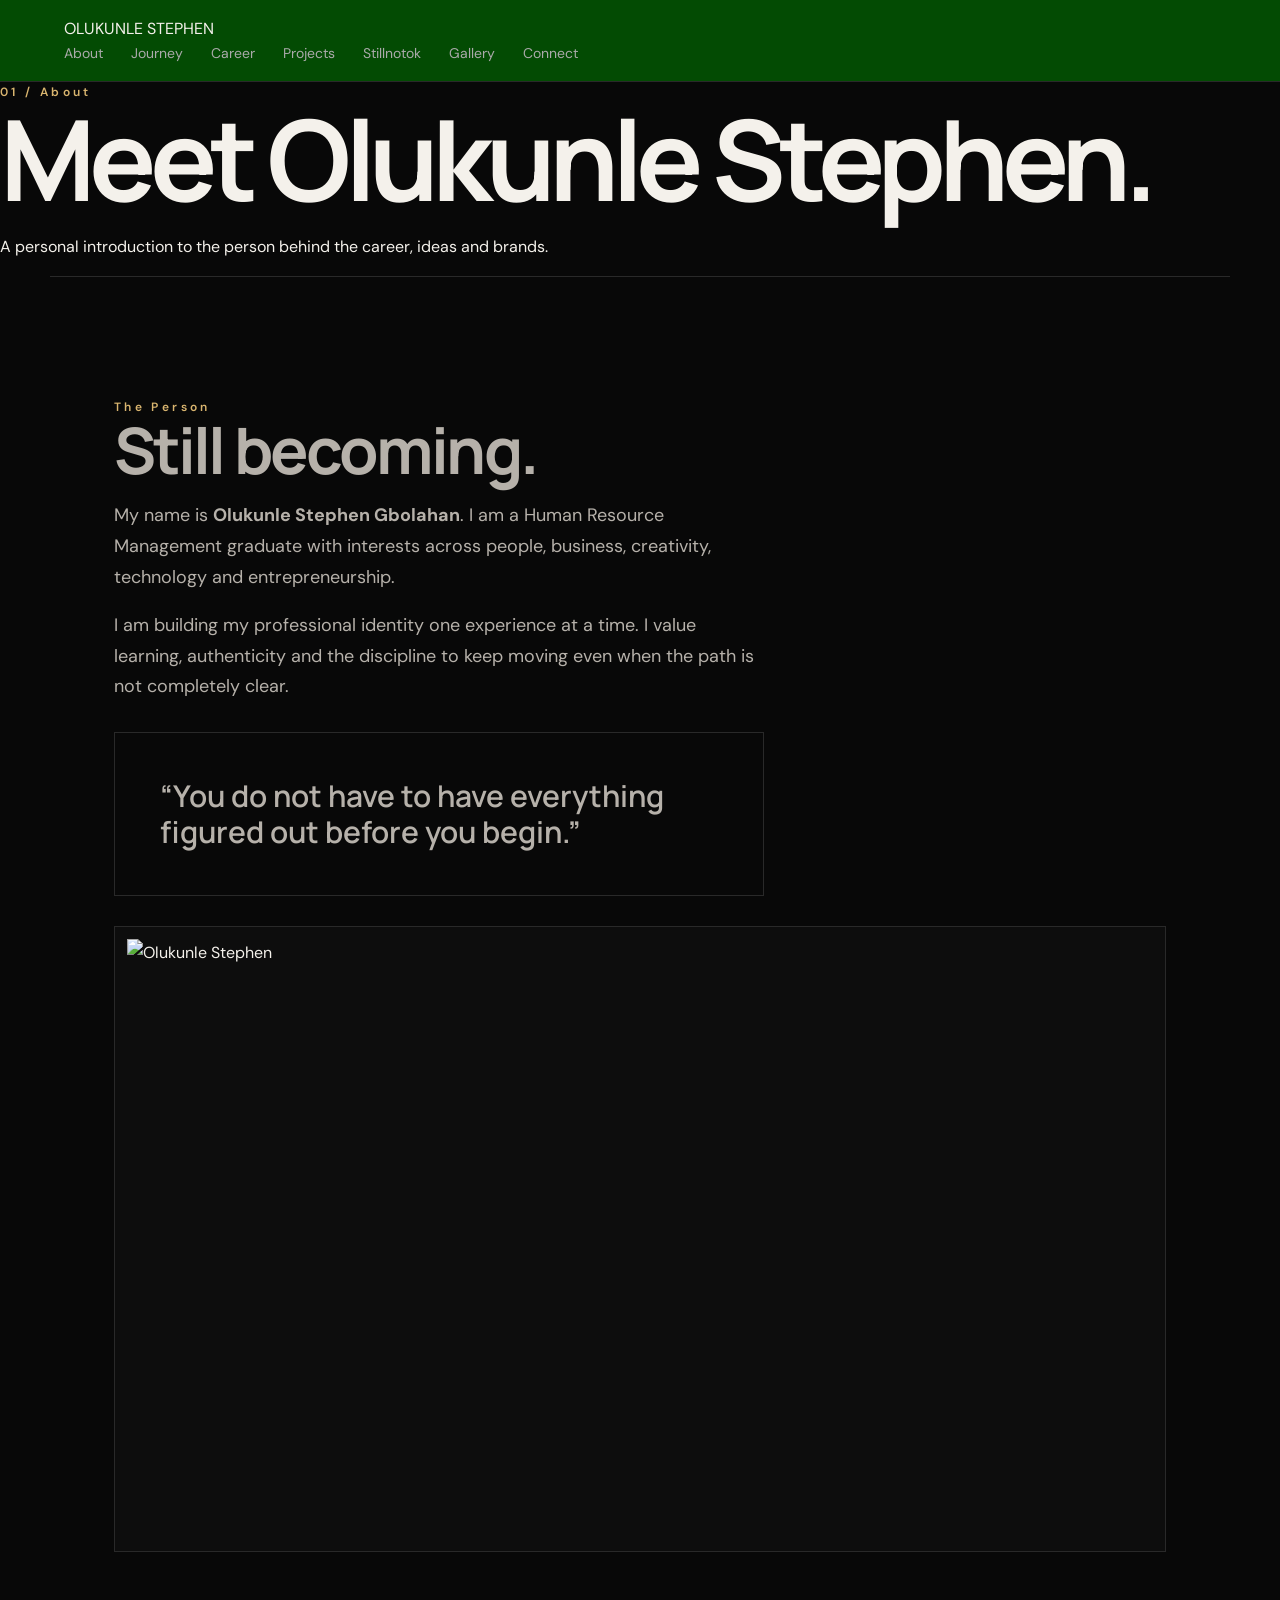
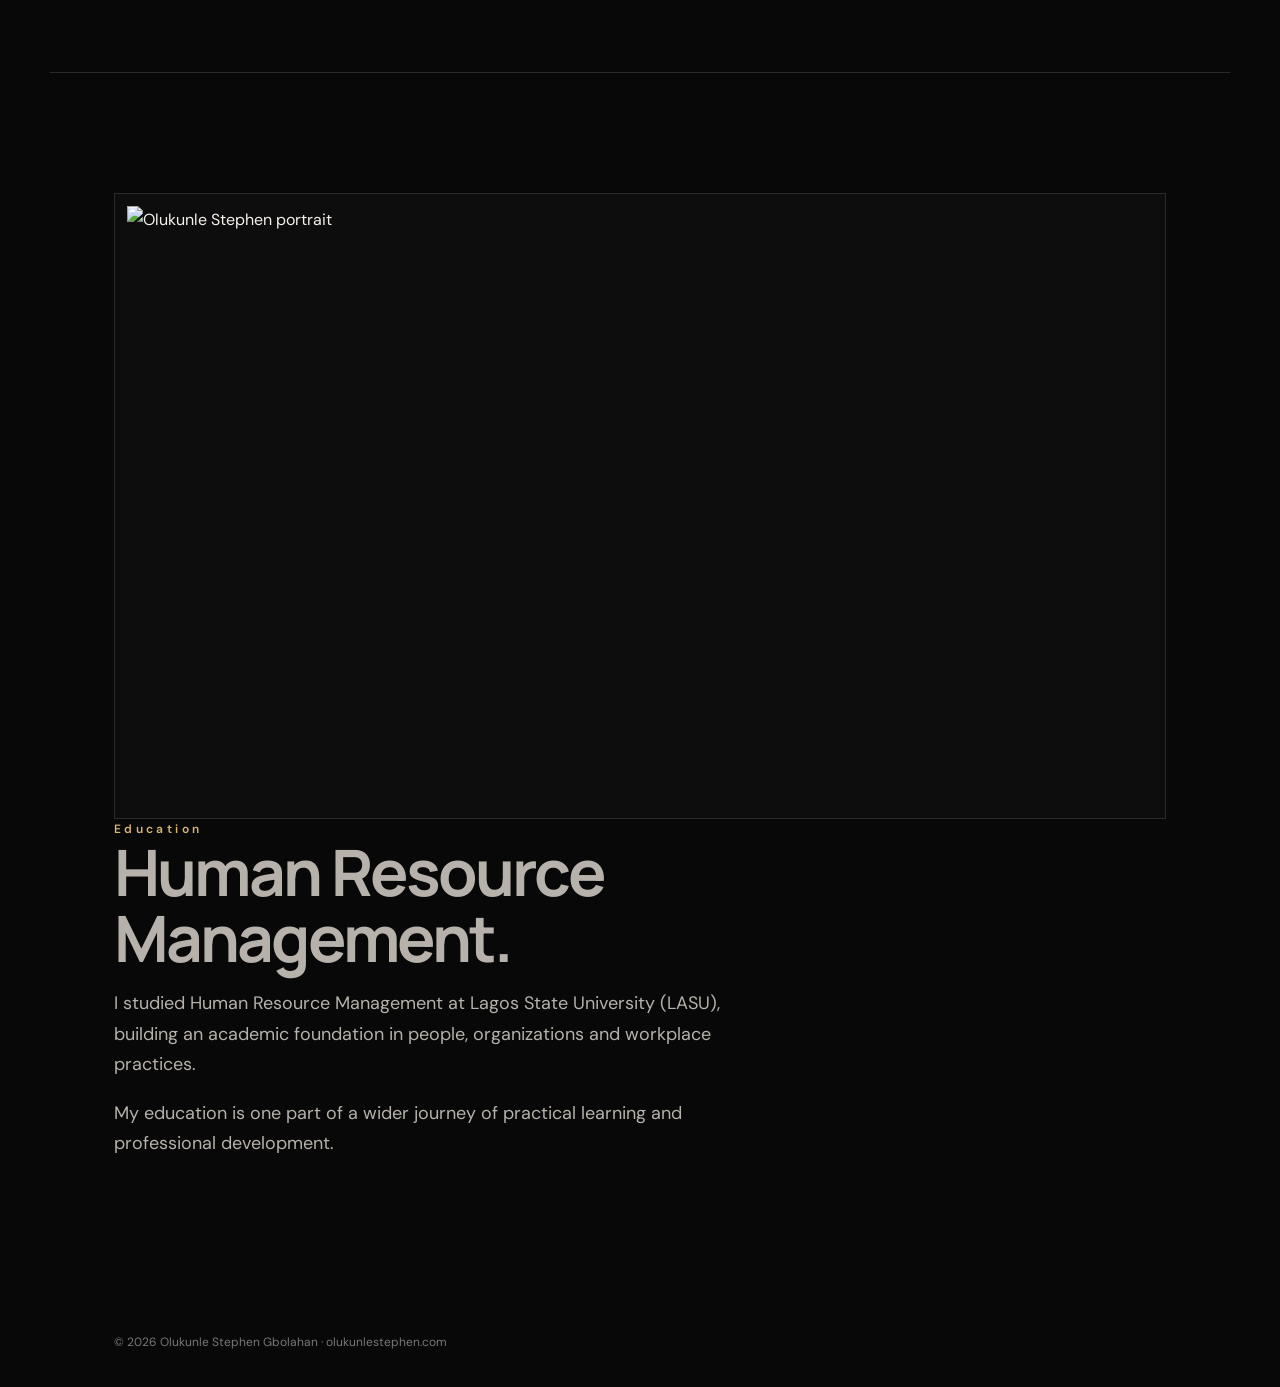
==== about.html @ 1d3f6e7d "assets/.gitkeep" ====
<!doctype html><html lang="en"><head><meta charset="utf-8"><meta name="viewport" content="width=device-width,initial-scale=1"><title>About Olukunle Stephen Gbolahan</title><meta name="description" content="Learn about Olukunle Stephen Gbolahan, his background, values, education and journey."><meta name="author" content="Olukunle Stephen Gbolahan"><link rel="stylesheet" href="styles.css"></head><body><header class="nav"><div class="wrap navin"><a class="logo" href="index.html">OLUKUNLE STEPHEN</a><nav class="links"><a href="about.html">About</a><a href="journey.html">Journey</a><a href="career.html">Career</a><a href="projects.html">Projects</a><a href="stillnotok.html">Stillnotok</a><a href="gallery.html">Gallery</a><a href="contact.html">Connect</a></nav></div></header><main><section class="pagehead"><div class="wrap"><div class="eyebrow">01 / About</div><h1>Meet Olukunle Stephen.</h1><p>A personal introduction to the person behind the career, ideas and brands.</p></div></section><section class="wrap section two"><div class="copy"><div class="eyebrow">The Person</div><h2>Still becoming.</h2><p>My name is <strong>Olukunle Stephen Gbolahan</strong>. I am a Human Resource Management graduate with interests across people, business, creativity, technology and entrepreneurship.</p><p>I am building my professional identity one experience at a time. I value learning, authenticity and the discipline to keep moving even when the path is not completely clear.</p><p class="quote">“You do not have to have everything figured out before you begin.”</p></div><div class="photo"><img src="assets/personal-02.jpeg" alt="Olukunle Stephen"></div></section><section class="wrap section two"><div class="photo"><img src="assets/personal-03.jpeg" alt="Olukunle Stephen portrait"></div><div class="copy"><div class="eyebrow">Education</div><h2>Human Resource Management.</h2><p>I studied Human Resource Management at Lagos State University (LASU), building an academic foundation in people, organizations and workplace practices.</p><p>My education is one part of a wider journey of practical learning and professional development.</p></div></section></main><footer><div class="wrap">© 2026 Olukunle Stephen Gbolahan · olukunlestephen.com</div></footer></body></html>
---- styles.css ----
@import url('https://fonts.googleapis.com/css2?family=DM+Sans:wght@400;500;600&family=Manrope:wght@600;700;800&display=swap');
:root{--bg:#080808;--text:#f4f1eb;--muted:#aaa6a0;--line:#292929;--gold:#d9b56f;--card:#111;--max:1180px}*{box-sizing:border-box}html{scroll-behavior:smooth}body{margin:0;background:var(--bg);color:var(--text);font-family:"DM Sans",Arial;line-height:1.7}a{color:inherit;text-decoration:none}header{height:82px;border-bottom:1px solid var(--line);display:flex;align-items:center;justify-content:space-between;padding:0 5vw;position:sticky;top:0;background:#0808;backdrop-filter:blur(14px);z-index:5}.brand{font-family:Manrope;font-weight:800;letter-spacing:.22em;font-size:13px}nav{display:flex;gap:28px;color:#aaa;font-size:14px}.eyebrow{color:var(--gold);letter-spacing:.28em;font-size:12px;font-weight:600}h1,h2,h3{font-family:Manrope;line-height:1.02;margin:0}h1{font-size:clamp(60px,9vw,112px);letter-spacing:-.06em}h2{font-size:clamp(38px,5vw,68px);letter-spacing:-.045em}h3{font-size:25px}.hero{max-width:var(--max);margin:auto;padding:90px 5vw 80px;display:grid;grid-template-columns:1.1fr .9fr;gap:60px;align-items:center;min-height:calc(100vh - 82px)}.lead{font-size:clamp(20px,2.3vw,29px);color:#bdb9b3;margin:38px 0 15px}.lead b{color:var(--text)}.motto{color:#aaa;font-size:18px}.actions{display:flex;gap:14px;margin-top:35px;flex-wrap:wrap}.button{display:inline-flex;justify-content:center;border:1px solid #393939;border-radius:999px;padding:14px 25px;font-weight:600}.primary{background:var(--text);color:#111;border-color:var(--text)}.photo{border:1px solid var(--line);padding:12px;background:#0d0d0d}.photo img{display:block;width:100%;height:600px;object-fit:cover;object-position:center top}.section{max-width:var(--max);margin:auto;padding:120px 5vw;border-top:1px solid var(--line)}.split{display:grid;grid-template-columns:1fr 1fr;gap:100px}.copy{color:#b6b1aa;font-size:18px;max-width:650px}.cards{display:grid;grid-template-columns:repeat(3,1fr);gap:18px}.cards article{background:var(--card);border:1px solid var(--line);padding:35px;min-height:290px}.cards small{color:var(--gold)}.cards p,.feature p,.contact p{color:#aaa}.feature{max-width:var(--max);margin:auto;padding:120px 5vw;display:grid;grid-template-columns:1.25fr .75fr;gap:80px;border-top:1px solid var(--line);border-bottom:1px solid var(--line)}.feature h2{font-size:clamp(55px,8vw,105px);margin-bottom:30px}.feature h2 span{color:var(--gold)}.feature p{font-size:19px}.quote{border:1px solid var(--line);padding:45px;display:flex;align-items:flex-end;font:600 30px/1.2 Manrope}.story{display:grid;grid-template-columns:1fr 1fr;gap:45px;color:#aaa;margin-top:45px;font-size:18px}.cta{text-align:center;padding:120px 5vw;background:#0e0e0e;border-top:1px solid var(--line);border-bottom:1px solid var(--line)}.cta h2{max-width:850px;margin:0 auto 40px}.contact{text-align:center}.email{display:inline-block;color:var(--gold);font-size:22px;margin-top:10px}footer{max-width:var(--max);margin:auto;padding:35px 5vw;display:flex;justify-content:space-between;color:#777;font-size:12px}@media(max-width:800px){header{padding:22px 6vw;height:auto}nav{display:none}.hero,.split,.feature{grid-template-columns:1fr}.hero{padding-top:65px}.photo img{height:460px}.cards{grid-template-columns:1fr}.story{grid-template-columns:1fr}.section,.feature,.cta{padding-top:85px;padding-bottom:85px}footer{flex-direction:column;gap:8px}}
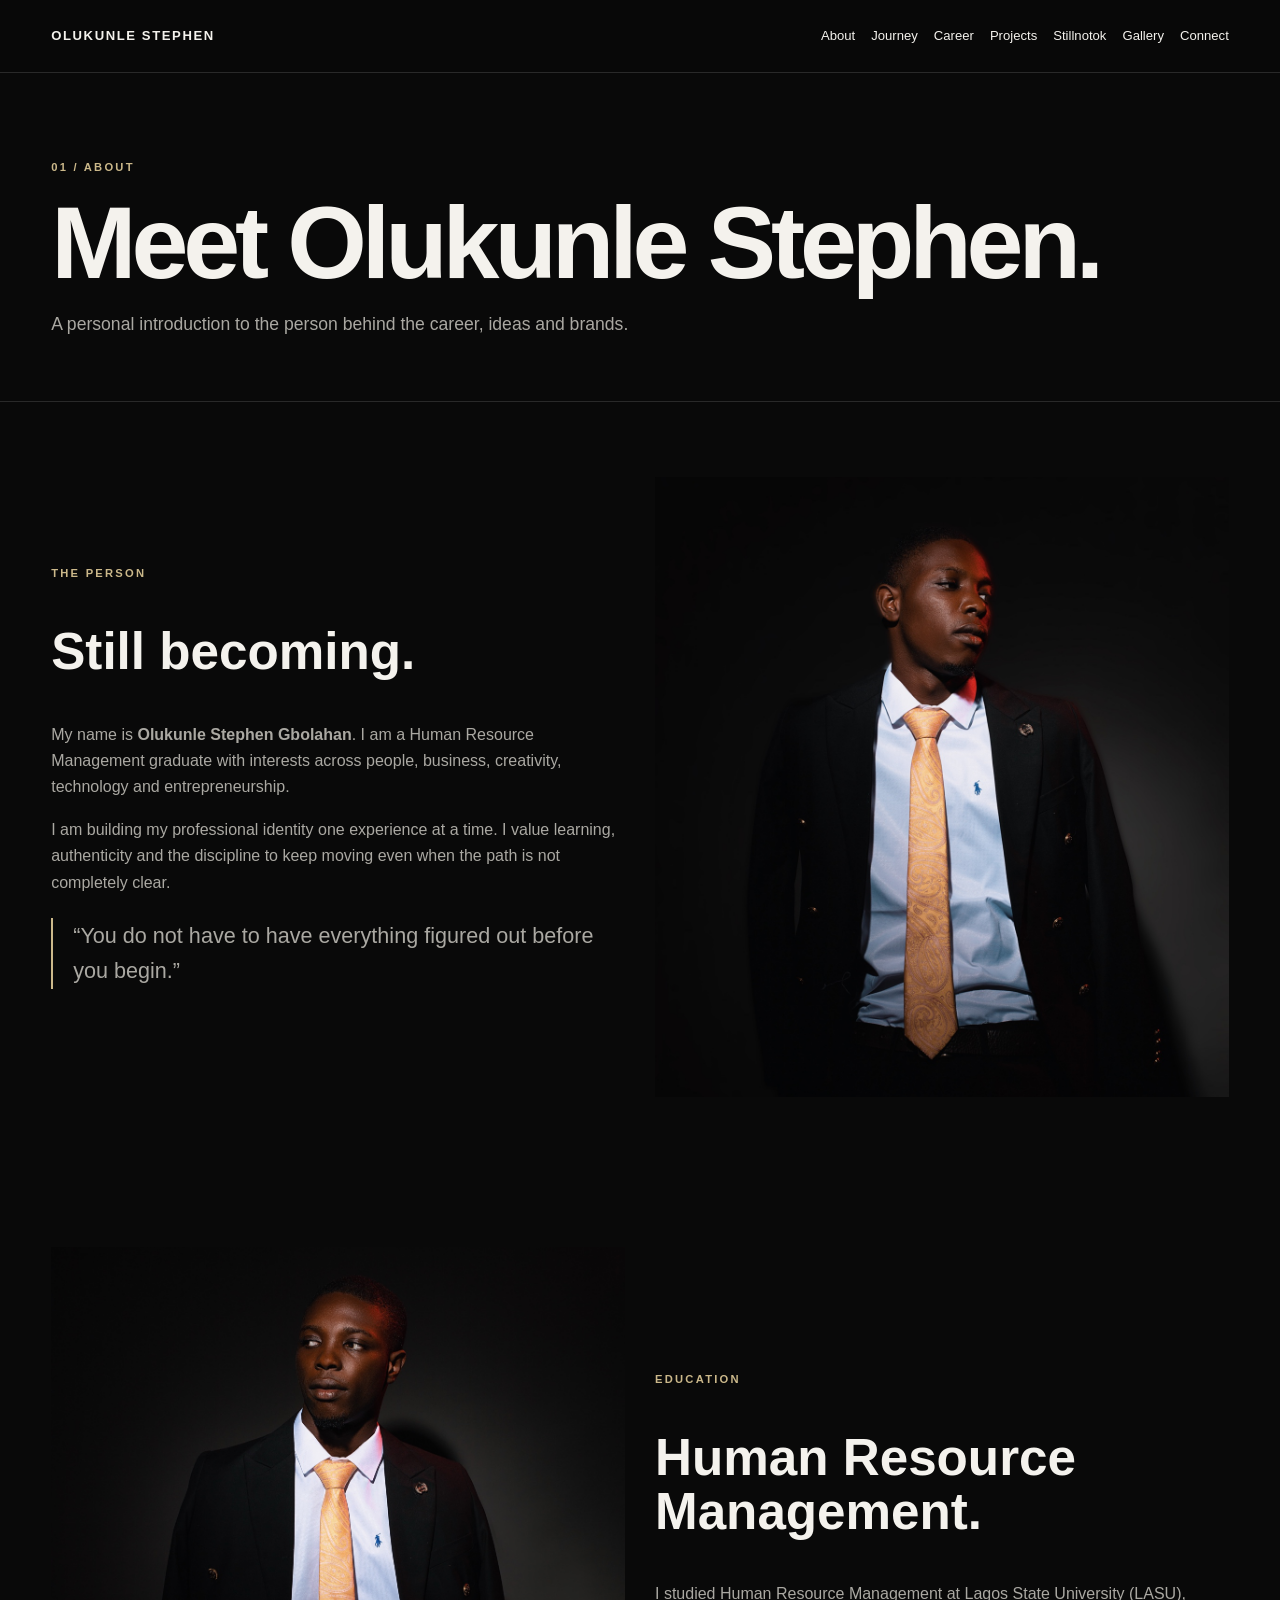
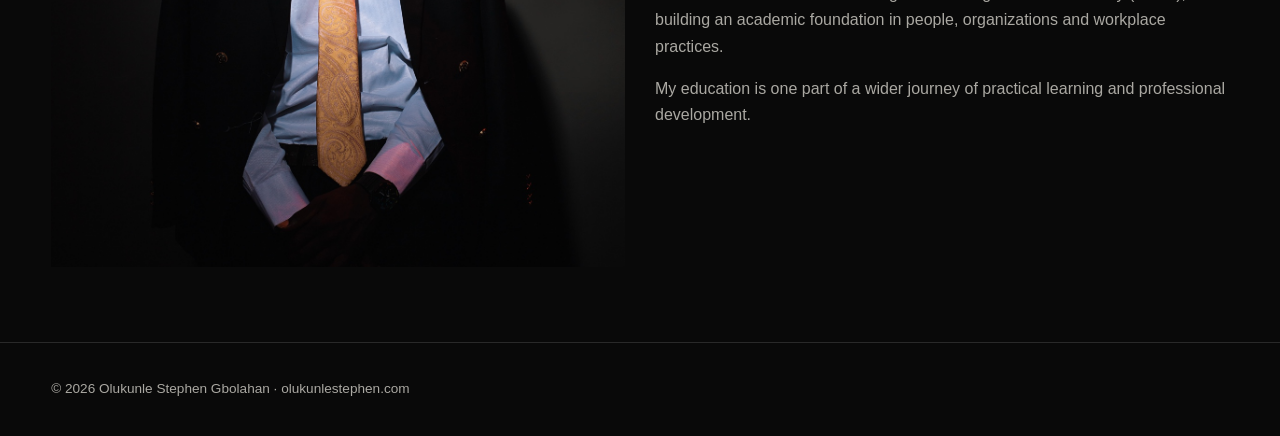
==== commit f0ab4787: "Enhance About page with SEO improvements Updated the About page to include additional information ab" ====
--- a/about.html
+++ b/about.html
@@ -1 +1,148 @@
-<!doctype html><html lang="en"><head><meta charset="utf-8"><meta name="viewport" content="width=device-width,initial-scale=1"><title>About Olukunle Stephen Gbolahan</title><meta name="description" content="Learn about Olukunle Stephen Gbolahan, his background, values, education and journey."><meta name="author" content="Olukunle Stephen Gbolahan"><link rel="stylesheet" href="styles.css"></head><body><header class="nav"><div class="wrap navin"><a class="logo" href="index.html">OLUKUNLE STEPHEN</a><nav class="links"><a href="about.html">About</a><a href="journey.html">Journey</a><a href="career.html">Career</a><a href="projects.html">Projects</a><a href="stillnotok.html">Stillnotok</a><a href="gallery.html">Gallery</a><a href="contact.html">Connect</a></nav></div></header><main><section class="pagehead"><div class="wrap"><div class="eyebrow">01 / About</div><h1>Meet Olukunle Stephen.</h1><p>A personal introduction to the person behind the career, ideas and brands.</p></div></section><section class="wrap section two"><div class="copy"><div class="eyebrow">The Person</div><h2>Still becoming.</h2><p>My name is <strong>Olukunle Stephen Gbolahan</strong>. I am a Human Resource Management graduate with interests across people, business, creativity, technology and entrepreneurship.</p><p>I am building my professional identity one experience at a time. I value learning, authenticity and the discipline to keep moving even when the path is not completely clear.</p><p class="quote">“You do not have to have everything figured out before you begin.”</p></div><div class="photo"><img src="assets/personal-02.jpeg" alt="Olukunle Stephen"></div></section><section class="wrap section two"><div class="photo"><img src="assets/personal-03.jpeg" alt="Olukunle Stephen portrait"></div><div class="copy"><div class="eyebrow">Education</div><h2>Human Resource Management.</h2><p>I studied Human Resource Management at Lagos State University (LASU), building an academic foundation in people, organizations and workplace practices.</p><p>My education is one part of a wider journey of practical learning and professional development.</p></div></section></main><footer><div class="wrap">© 2026 Olukunle Stephen Gbolahan · olukunlestephen.com</div></footer></body></html>+<!doctype html>
+<html lang="en">
+<head>
+<meta charset="utf-8">
+<meta name="viewport" content="width=device-width,initial-scale=1">
+
+<title>About Olukunle Stephen Gbolahan</title>
+
+<meta name="description" content="Learn about Olukunle Stephen Gbolahan, a Human Resource Management graduate, entrepreneur and founder of Stillnotok, including his background, education, values and professional journey.">
+
+<meta name="author" content="Olukunle Stephen Gbolahan">
+
+<link rel="canonical" href="https://olukunlestephen.com/about.html">
+
+<link rel="stylesheet" href="styles.css">
+
+<script type="application/ld+json">
+{
+  "@context": "https://schema.org",
+  "@type": "ProfilePage",
+  "name": "About Olukunle Stephen Gbolahan",
+  "url": "https://olukunlestephen.com/about.html",
+  "mainEntity": {
+    "@type": "Person",
+    "@id": "https://olukunlestephen.com/#person",
+    "name": "Olukunle Stephen Gbolahan",
+    "url": "https://olukunlestephen.com/",
+    "image": "https://olukunlestephen.com/olukunle-stephen.jpg",
+    "jobTitle": "Human Resource Management Professional",
+    "description": "Olukunle Stephen Gbolahan is a Human Resource Management graduate with interests in people, business, creativity, technology and entrepreneurship.",
+    "alumniOf": {
+      "@type": "CollegeOrUniversity",
+      "name": "Lagos State University",
+      "alternateName": "LASU"
+    },
+    "worksFor": {
+      "@type": "Organization",
+      "name": "Stillnotok",
+      "url": "https://olukunlestephen.com/stillnotok.html"
+    }
+  }
+}
+</script>
+
+</head>
+
+<body>
+
+<header class="nav">
+<div class="wrap navin">
+
+<a class="logo" href="index.html">OLUKUNLE STEPHEN</a>
+
+<nav class="links">
+<a href="about.html">About</a>
+<a href="journey.html">Journey</a>
+<a href="career.html">Career</a>
+<a href="projects.html">Projects</a>
+<a href="stillnotok.html">Stillnotok</a>
+<a href="gallery.html">Gallery</a>
+<a href="contact.html">Connect</a>
+</nav>
+
+</div>
+</header>
+
+<main>
+
+<section class="pagehead">
+<div class="wrap">
+
+<div class="eyebrow">01 / About</div>
+
+<h1>Meet Olukunle Stephen.</h1>
+
+<p>A personal introduction to the person behind the career, ideas and brands.</p>
+
+</div>
+</section>
+
+<section class="wrap section two">
+
+<div class="copy">
+
+<div class="eyebrow">The Person</div>
+
+<h2>Still becoming.</h2>
+
+<p>
+My name is <strong>Olukunle Stephen Gbolahan</strong>.
+I am a Human Resource Management graduate with interests across people,
+business, creativity, technology and entrepreneurship.
+</p>
+
+<p>
+I am building my professional identity one experience at a time.
+I value learning, authenticity and the discipline to keep moving even
+when the path is not completely clear.
+</p>
+
+<p class="quote">
+“You do not have to have everything figured out before you begin.”
+</p>
+
+</div>
+
+<div class="photo">
+<img src="assets/personal-02.jpeg" alt="Olukunle Stephen Gbolahan">
+</div>
+
+</section>
+
+<section class="wrap section two">
+
+<div class="photo">
+<img src="assets/personal-03.jpeg" alt="Olukunle Stephen Gbolahan portrait">
+</div>
+
+<div class="copy">
+
+<div class="eyebrow">Education</div>
+
+<h2>Human Resource Management.</h2>
+
+<p>
+I studied Human Resource Management at Lagos State University (LASU),
+building an academic foundation in people, organizations and workplace practices.
+</p>
+
+<p>
+My education is one part of a wider journey of practical learning and
+professional development.
+</p>
+
+</div>
+
+</section>
+
+</main>
+
+<footer>
+<div class="wrap">
+© 2026 Olukunle Stephen Gbolahan · olukunlestephen.com
+</div>
+</footer>
+
+</body>
+</html>
--- a/styles.css
+++ b/styles.css
@@ -1,2 +1 @@
-@import url('https://fonts.googleapis.com/css2?family=DM+Sans:wght@400;500;600&family=Manrope:wght@600;700;800&display=swap');
-:root{--bg:#080808;--text:#f4f1eb;--muted:#aaa6a0;--line:#292929;--gold:#d9b56f;--card:#111;--max:1180px}*{box-sizing:border-box}html{scroll-behavior:smooth}body{margin:0;background:var(--bg);color:var(--text);font-family:"DM Sans",Arial;line-height:1.7}a{color:inherit;text-decoration:none}header{height:82px;border-bottom:1px solid var(--line);display:flex;align-items:center;justify-content:space-between;padding:0 5vw;position:sticky;top:0;background:#0808;backdrop-filter:blur(14px);z-index:5}.brand{font-family:Manrope;font-weight:800;letter-spacing:.22em;font-size:13px}nav{display:flex;gap:28px;color:#aaa;font-size:14px}.eyebrow{color:var(--gold);letter-spacing:.28em;font-size:12px;font-weight:600}h1,h2,h3{font-family:Manrope;line-height:1.02;margin:0}h1{font-size:clamp(60px,9vw,112px);letter-spacing:-.06em}h2{font-size:clamp(38px,5vw,68px);letter-spacing:-.045em}h3{font-size:25px}.hero{max-width:var(--max);margin:auto;padding:90px 5vw 80px;display:grid;grid-template-columns:1.1fr .9fr;gap:60px;align-items:center;min-height:calc(100vh - 82px)}.lead{font-size:clamp(20px,2.3vw,29px);color:#bdb9b3;margin:38px 0 15px}.lead b{color:var(--text)}.motto{color:#aaa;font-size:18px}.actions{display:flex;gap:14px;margin-top:35px;flex-wrap:wrap}.button{display:inline-flex;justify-content:center;border:1px solid #393939;border-radius:999px;padding:14px 25px;font-weight:600}.primary{background:var(--text);color:#111;border-color:var(--text)}.photo{border:1px solid var(--line);padding:12px;background:#0d0d0d}.photo img{display:block;width:100%;height:600px;object-fit:cover;object-position:center top}.section{max-width:var(--max);margin:auto;padding:120px 5vw;border-top:1px solid var(--line)}.split{display:grid;grid-template-columns:1fr 1fr;gap:100px}.copy{color:#b6b1aa;font-size:18px;max-width:650px}.cards{display:grid;grid-template-columns:repeat(3,1fr);gap:18px}.cards article{background:var(--card);border:1px solid var(--line);padding:35px;min-height:290px}.cards small{color:var(--gold)}.cards p,.feature p,.contact p{color:#aaa}.feature{max-width:var(--max);margin:auto;padding:120px 5vw;display:grid;grid-template-columns:1.25fr .75fr;gap:80px;border-top:1px solid var(--line);border-bottom:1px solid var(--line)}.feature h2{font-size:clamp(55px,8vw,105px);margin-bottom:30px}.feature h2 span{color:var(--gold)}.feature p{font-size:19px}.quote{border:1px solid var(--line);padding:45px;display:flex;align-items:flex-end;font:600 30px/1.2 Manrope}.story{display:grid;grid-template-columns:1fr 1fr;gap:45px;color:#aaa;margin-top:45px;font-size:18px}.cta{text-align:center;padding:120px 5vw;background:#0e0e0e;border-top:1px solid var(--line);border-bottom:1px solid var(--line)}.cta h2{max-width:850px;margin:0 auto 40px}.contact{text-align:center}.email{display:inline-block;color:var(--gold);font-size:22px;margin-top:10px}footer{max-width:var(--max);margin:auto;padding:35px 5vw;display:flex;justify-content:space-between;color:#777;font-size:12px}@media(max-width:800px){header{padding:22px 6vw;height:auto}nav{display:none}.hero,.split,.feature{grid-template-columns:1fr}.hero{padding-top:65px}.photo img{height:460px}.cards{grid-template-columns:1fr}.story{grid-template-columns:1fr}.section,.feature,.cta{padding-top:85px;padding-bottom:85px}footer{flex-direction:column;gap:8px}}+*{box-sizing:border-box}body{margin:0;background:#090909;color:#f4f2ed;font-family:Arial,Helvetica,sans-serif;line-height:1.65}a{color:inherit;text-decoration:none}img{width:100%;height:100%;object-fit:cover;display:block}.wrap{width:min(92%,1180px);margin:auto}.nav{position:sticky;top:0;z-index:10;background:#090909ee;border-bottom:1px solid #292929}.navin{min-height:72px;display:flex;align-items:center;justify-content:space-between;gap:18px}.logo{font-weight:800;letter-spacing:.12em;font-size:.82rem}.links{display:flex;gap:16px;flex-wrap:wrap;font-size:.82rem}.links a:hover{color:#cbb88a}.hero{min-height:82vh;display:grid;grid-template-columns:1fr 1fr;gap:40px;align-items:center;padding:65px 0}.heroimg{height:650px}.eyebrow{text-transform:uppercase;letter-spacing:.2em;color:#cbb88a;font-size:.7rem;font-weight:700}h1{font-size:clamp(3.2rem,8vw,7rem);line-height:.95;letter-spacing:-.05em;margin:18px 0}h2{font-size:clamp(2rem,4vw,3.5rem);line-height:1.05}.lead{color:#aaa8a2;font-size:1.12rem;max-width:650px}.actions{display:flex;gap:12px;flex-wrap:wrap;margin-top:28px}.btn{border:1px solid #333;padding:12px 18px;border-radius:999px}.primary{background:#f4f2ed;color:#090909}.section{padding:75px 0}.head{display:flex;justify-content:space-between;gap:25px;align-items:end;margin-bottom:28px}.head p{color:#aaa8a2;max-width:560px}.grid3{display:grid;grid-template-columns:repeat(3,1fr);gap:16px}.card{background:#111112;border:1px solid #292929;padding:26px;min-height:190px}.card p,.copy p{color:#aaa8a2}.arrow{color:#cbb88a;font-weight:bold}.pagehead{padding:85px 0 45px;border-bottom:1px solid #292929}.pagehead p{color:#aaa8a2;max-width:750px;font-size:1.1rem}.two{display:grid;grid-template-columns:1fr 1fr;gap:30px;align-items:center}.photo{height:620px}.quote{border-left:2px solid #cbb88a;padding-left:20px;color:#ddd;font-size:1.35rem}.timeline{border-left:1px solid #292929;padding-left:25px}.step{margin-bottom:34px}.year{color:#cbb88a;text-transform:uppercase;letter-spacing:.16em;font-size:.72rem}.imagegrid{display:grid;grid-template-columns:repeat(3,1fr);gap:12px}.tile{height:420px}.tile.tall{height:550px}.socials{display:grid;grid-template-columns:1fr 1fr;gap:14px}.social{background:#111112;border:1px solid #292929;padding:22px}.social small{display:block;color:#aaa8a2;margin-bottom:4px}.social:hover{border-color:#cbb88a}footer{border-top:1px solid #292929;padding:35px 0;color:#aaa8a2;font-size:.85rem}@media(max-width:800px){.links{font-size:.7rem;gap:8px}.hero,.two{grid-template-columns:1fr}.heroimg{height:520px}.grid3,.imagegrid,.socials{grid-template-columns:1fr}.tile,.tile.tall{height:500px}.section{padding:55px 0}}
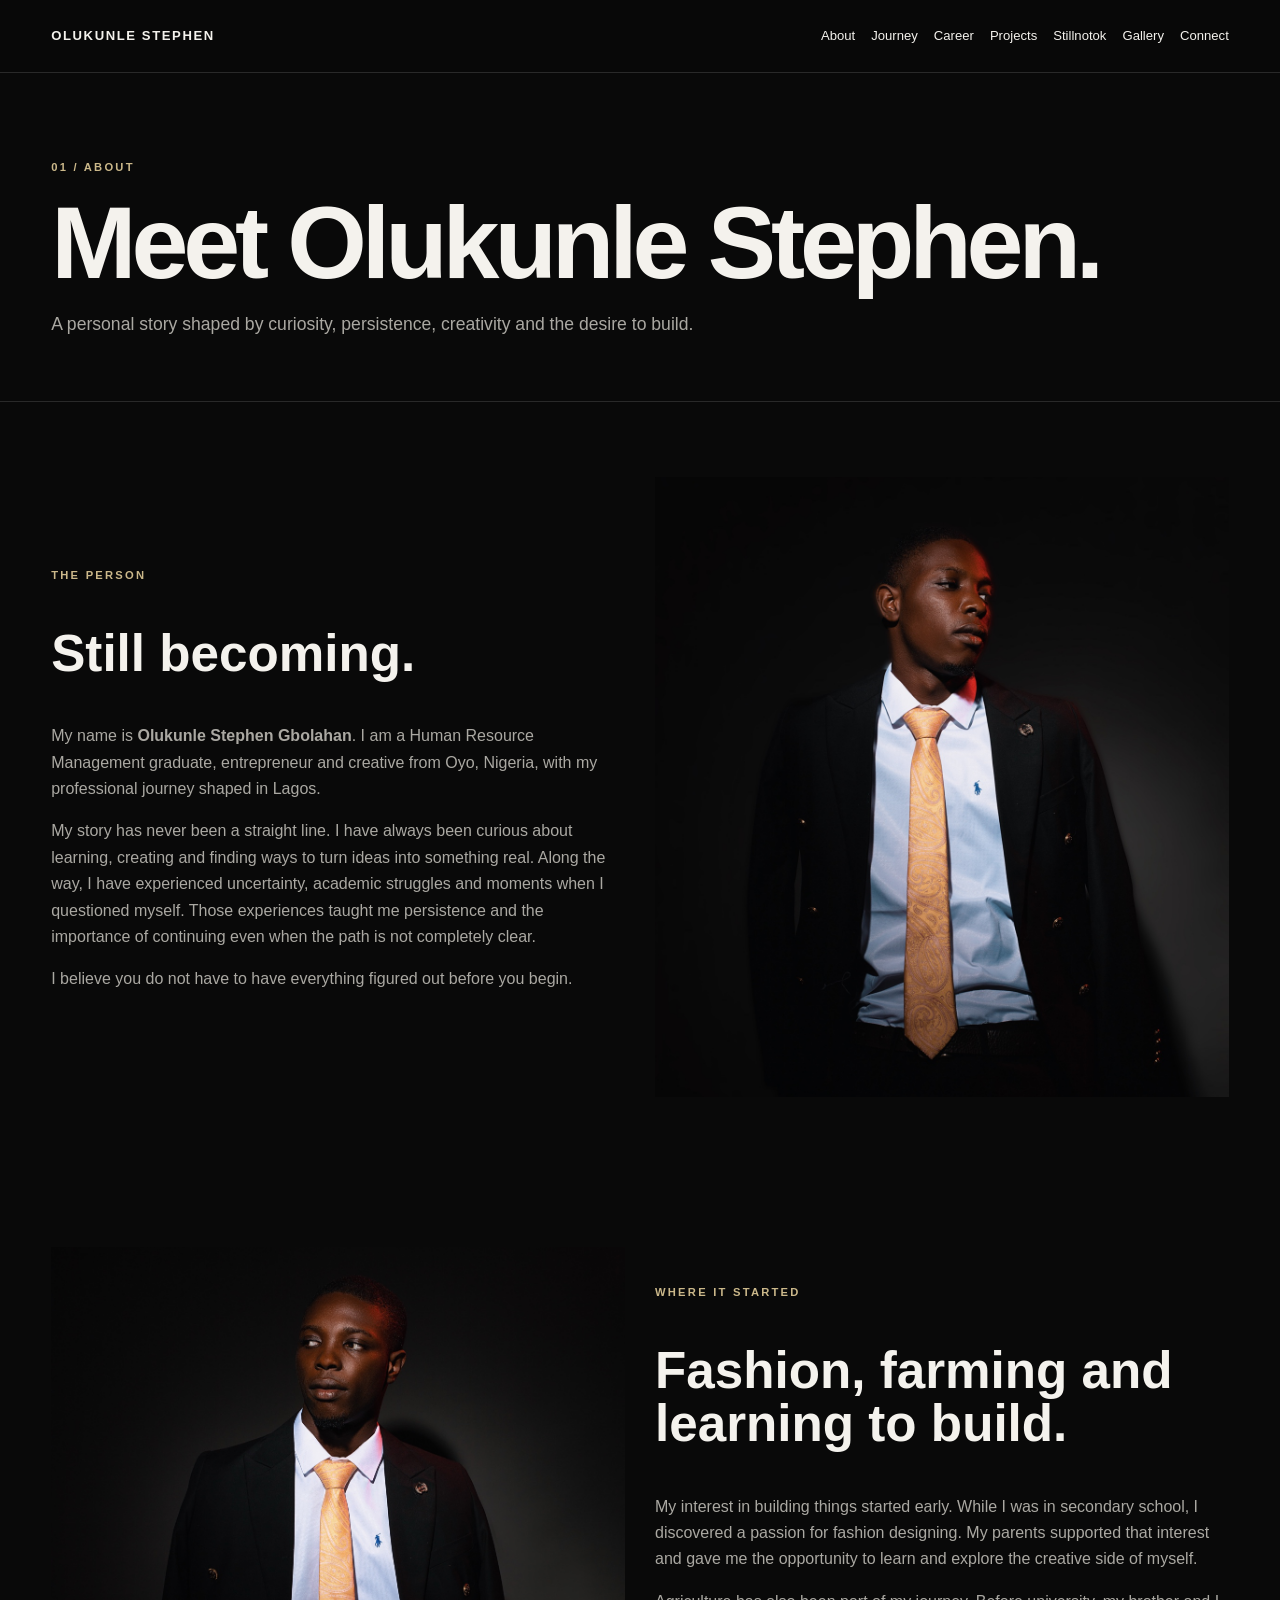
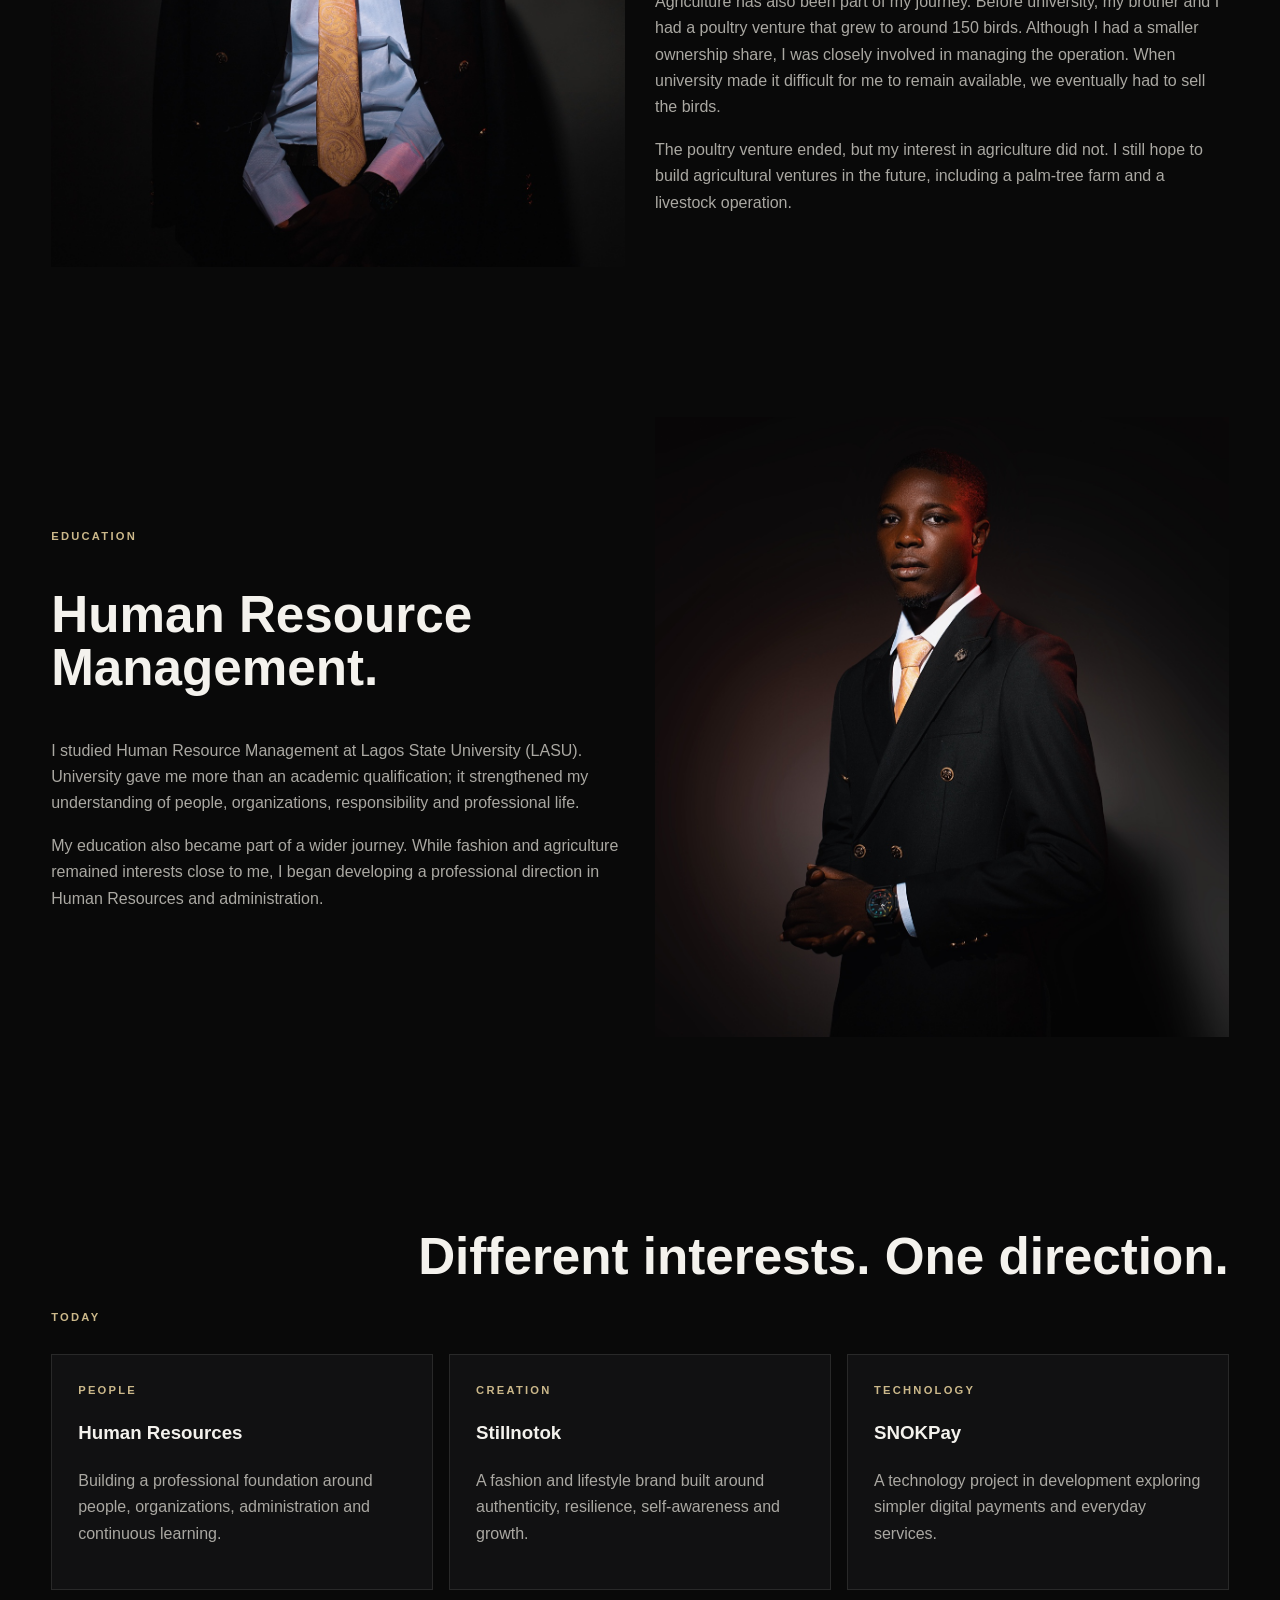
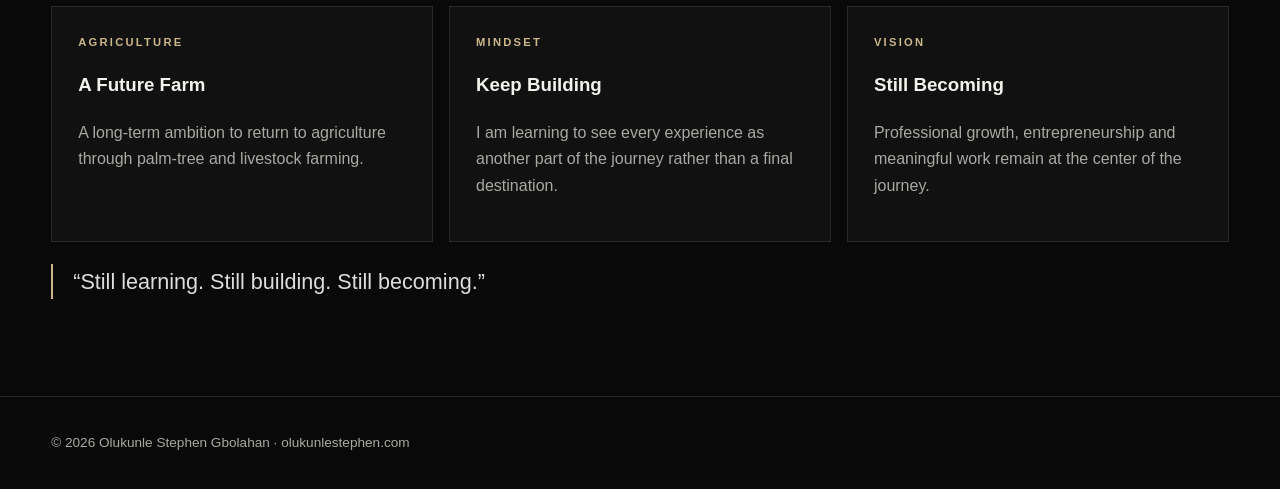
==== commit d1c52ef0: "Add files via upload" ====
--- a/about.html
+++ b/about.html
@@ -1,148 +1,11 @@
 <!doctype html>
-<html lang="en">
-<head>
-<meta charset="utf-8">
-<meta name="viewport" content="width=device-width,initial-scale=1">
-
-<title>About Olukunle Stephen Gbolahan</title>
-
-<meta name="description" content="Learn about Olukunle Stephen Gbolahan, a Human Resource Management graduate, entrepreneur and founder of Stillnotok, including his background, education, values and professional journey.">
-
-<meta name="author" content="Olukunle Stephen Gbolahan">
-
-<link rel="canonical" href="https://olukunlestephen.com/about.html">
-
-<link rel="stylesheet" href="styles.css">
-
-<script type="application/ld+json">
-{
-  "@context": "https://schema.org",
-  "@type": "ProfilePage",
-  "name": "About Olukunle Stephen Gbolahan",
-  "url": "https://olukunlestephen.com/about.html",
-  "mainEntity": {
-    "@type": "Person",
-    "@id": "https://olukunlestephen.com/#person",
-    "name": "Olukunle Stephen Gbolahan",
-    "url": "https://olukunlestephen.com/",
-    "image": "https://olukunlestephen.com/olukunle-stephen.jpg",
-    "jobTitle": "Human Resource Management Professional",
-    "description": "Olukunle Stephen Gbolahan is a Human Resource Management graduate with interests in people, business, creativity, technology and entrepreneurship.",
-    "alumniOf": {
-      "@type": "CollegeOrUniversity",
-      "name": "Lagos State University",
-      "alternateName": "LASU"
-    },
-    "worksFor": {
-      "@type": "Organization",
-      "name": "Stillnotok",
-      "url": "https://olukunlestephen.com/stillnotok.html"
-    }
-  }
-}
-</script>
-
-</head>
-
-<body>
-
-<header class="nav">
-<div class="wrap navin">
-
-<a class="logo" href="index.html">OLUKUNLE STEPHEN</a>
-
-<nav class="links">
-<a href="about.html">About</a>
-<a href="journey.html">Journey</a>
-<a href="career.html">Career</a>
-<a href="projects.html">Projects</a>
-<a href="stillnotok.html">Stillnotok</a>
-<a href="gallery.html">Gallery</a>
-<a href="contact.html">Connect</a>
-</nav>
-
-</div>
-</header>
-
+<html lang="en"><head><meta charset="utf-8"><meta name="viewport" content="width=device-width, initial-scale=1">
+<title>About Olukunle Stephen Gbolahan | My Story</title><meta name="description" content="The story of Olukunle Stephen Gbolahan — from Oyo to Lagos, education, fashion, poultry farming, Human Resources, entrepreneurship and technology."><meta name="author" content="Olukunle Stephen Gbolahan"><link rel="canonical" href="https://olukunlestephen.com/about.html"><link rel="stylesheet" href="styles.css"></head>
+<body><header class="nav"><div class="wrap navin"><a class="logo" href="index.html">OLUKUNLE STEPHEN</a><nav class="links"><a href="about.html">About</a><a href="journey.html">Journey</a><a href="career.html">Career</a><a href="projects.html">Projects</a><a href="stillnotok.html">Stillnotok</a><a href="gallery.html">Gallery</a><a href="contact.html">Connect</a></nav></div></header>
 <main>
-
-<section class="pagehead">
-<div class="wrap">
-
-<div class="eyebrow">01 / About</div>
-
-<h1>Meet Olukunle Stephen.</h1>
-
-<p>A personal introduction to the person behind the career, ideas and brands.</p>
-
-</div>
-</section>
-
-<section class="wrap section two">
-
-<div class="copy">
-
-<div class="eyebrow">The Person</div>
-
-<h2>Still becoming.</h2>
-
-<p>
-My name is <strong>Olukunle Stephen Gbolahan</strong>.
-I am a Human Resource Management graduate with interests across people,
-business, creativity, technology and entrepreneurship.
-</p>
-
-<p>
-I am building my professional identity one experience at a time.
-I value learning, authenticity and the discipline to keep moving even
-when the path is not completely clear.
-</p>
-
-<p class="quote">
-“You do not have to have everything figured out before you begin.”
-</p>
-
-</div>
-
-<div class="photo">
-<img src="assets/personal-02.jpeg" alt="Olukunle Stephen Gbolahan">
-</div>
-
-</section>
-
-<section class="wrap section two">
-
-<div class="photo">
-<img src="assets/personal-03.jpeg" alt="Olukunle Stephen Gbolahan portrait">
-</div>
-
-<div class="copy">
-
-<div class="eyebrow">Education</div>
-
-<h2>Human Resource Management.</h2>
-
-<p>
-I studied Human Resource Management at Lagos State University (LASU),
-building an academic foundation in people, organizations and workplace practices.
-</p>
-
-<p>
-My education is one part of a wider journey of practical learning and
-professional development.
-</p>
-
-</div>
-
-</section>
-
-</main>
-
-<footer>
-<div class="wrap">
-© 2026 Olukunle Stephen Gbolahan · olukunlestephen.com
-</div>
-</footer>
-
-</body>
-</html>
+<section class="pagehead"><div class="wrap"><div class="eyebrow">01 / About</div><h1>Meet Olukunle Stephen.</h1><p>A personal story shaped by curiosity, persistence, creativity and the desire to build.</p></div></section>
+<section class="wrap section two"><div class="copy"><div class="eyebrow">The Person</div><h2>Still becoming.</h2><p>My name is <strong>Olukunle Stephen Gbolahan</strong>. I am a Human Resource Management graduate, entrepreneur and creative from Oyo, Nigeria, with my professional journey shaped in Lagos.</p><p>My story has never been a straight line. I have always been curious about learning, creating and finding ways to turn ideas into something real. Along the way, I have experienced uncertainty, academic struggles and moments when I questioned myself. Those experiences taught me persistence and the importance of continuing even when the path is not completely clear.</p><p>I believe you do not have to have everything figured out before you begin.</p></div><div class="photo"><img src="assets/personal-02.jpeg" alt="Olukunle Stephen Gbolahan"></div></section>
+<section class="wrap section two"><div class="photo"><img src="assets/personal-03.jpeg" alt="Olukunle Stephen Gbolahan portrait"></div><div class="copy"><div class="eyebrow">Where It Started</div><h2>Fashion, farming and learning to build.</h2><p>My interest in building things started early. While I was in secondary school, I discovered a passion for fashion designing. My parents supported that interest and gave me the opportunity to learn and explore the creative side of myself.</p><p>Agriculture has also been part of my journey. Before university, my brother and I had a poultry venture that grew to around 150 birds. Although I had a smaller ownership share, I was closely involved in managing the operation. When university made it difficult for me to remain available, we eventually had to sell the birds.</p><p>The poultry venture ended, but my interest in agriculture did not. I still hope to build agricultural ventures in the future, including a palm-tree farm and a livestock operation.</p></div></section>
+<section class="wrap section two"><div class="copy"><div class="eyebrow">Education</div><h2>Human Resource Management.</h2><p>I studied Human Resource Management at Lagos State University (LASU). University gave me more than an academic qualification; it strengthened my understanding of people, organizations, responsibility and professional life.</p><p>My education also became part of a wider journey. While fashion and agriculture remained interests close to me, I began developing a professional direction in Human Resources and administration.</p></div><div class="photo"><img src="assets/personal-05.jpeg" alt="Olukunle Stephen Gbolahan professional portrait"></div></section>
+<section class="wrap section"><div class="head"><div class="eyebrow">Today</div><h2>Different interests. One direction.</h2></div><div class="grid3"><div class="card"><div class="eyebrow">People</div><h3>Human Resources</h3><p>Building a professional foundation around people, organizations, administration and continuous learning.</p></div><div class="card"><div class="eyebrow">Creation</div><h3>Stillnotok</h3><p>A fashion and lifestyle brand built around authenticity, resilience, self-awareness and growth.</p></div><div class="card"><div class="eyebrow">Technology</div><h3>SNOKPay</h3><p>A technology project in development exploring simpler digital payments and everyday services.</p></div><div class="card"><div class="eyebrow">Agriculture</div><h3>A Future Farm</h3><p>A long-term ambition to return to agriculture through palm-tree and livestock farming.</p></div><div class="card"><div class="eyebrow">Mindset</div><h3>Keep Building</h3><p>I am learning to see every experience as another part of the journey rather than a final destination.</p></div><div class="card"><div class="eyebrow">Vision</div><h3>Still Becoming</h3><p>Professional growth, entrepreneurship and meaningful work remain at the center of the journey.</p></div></div><p class="quote">“Still learning. Still building. Still becoming.”</p></section>
+</main><footer><div class="wrap">© 2026 Olukunle Stephen Gbolahan · olukunlestephen.com</div></footer></body></html>
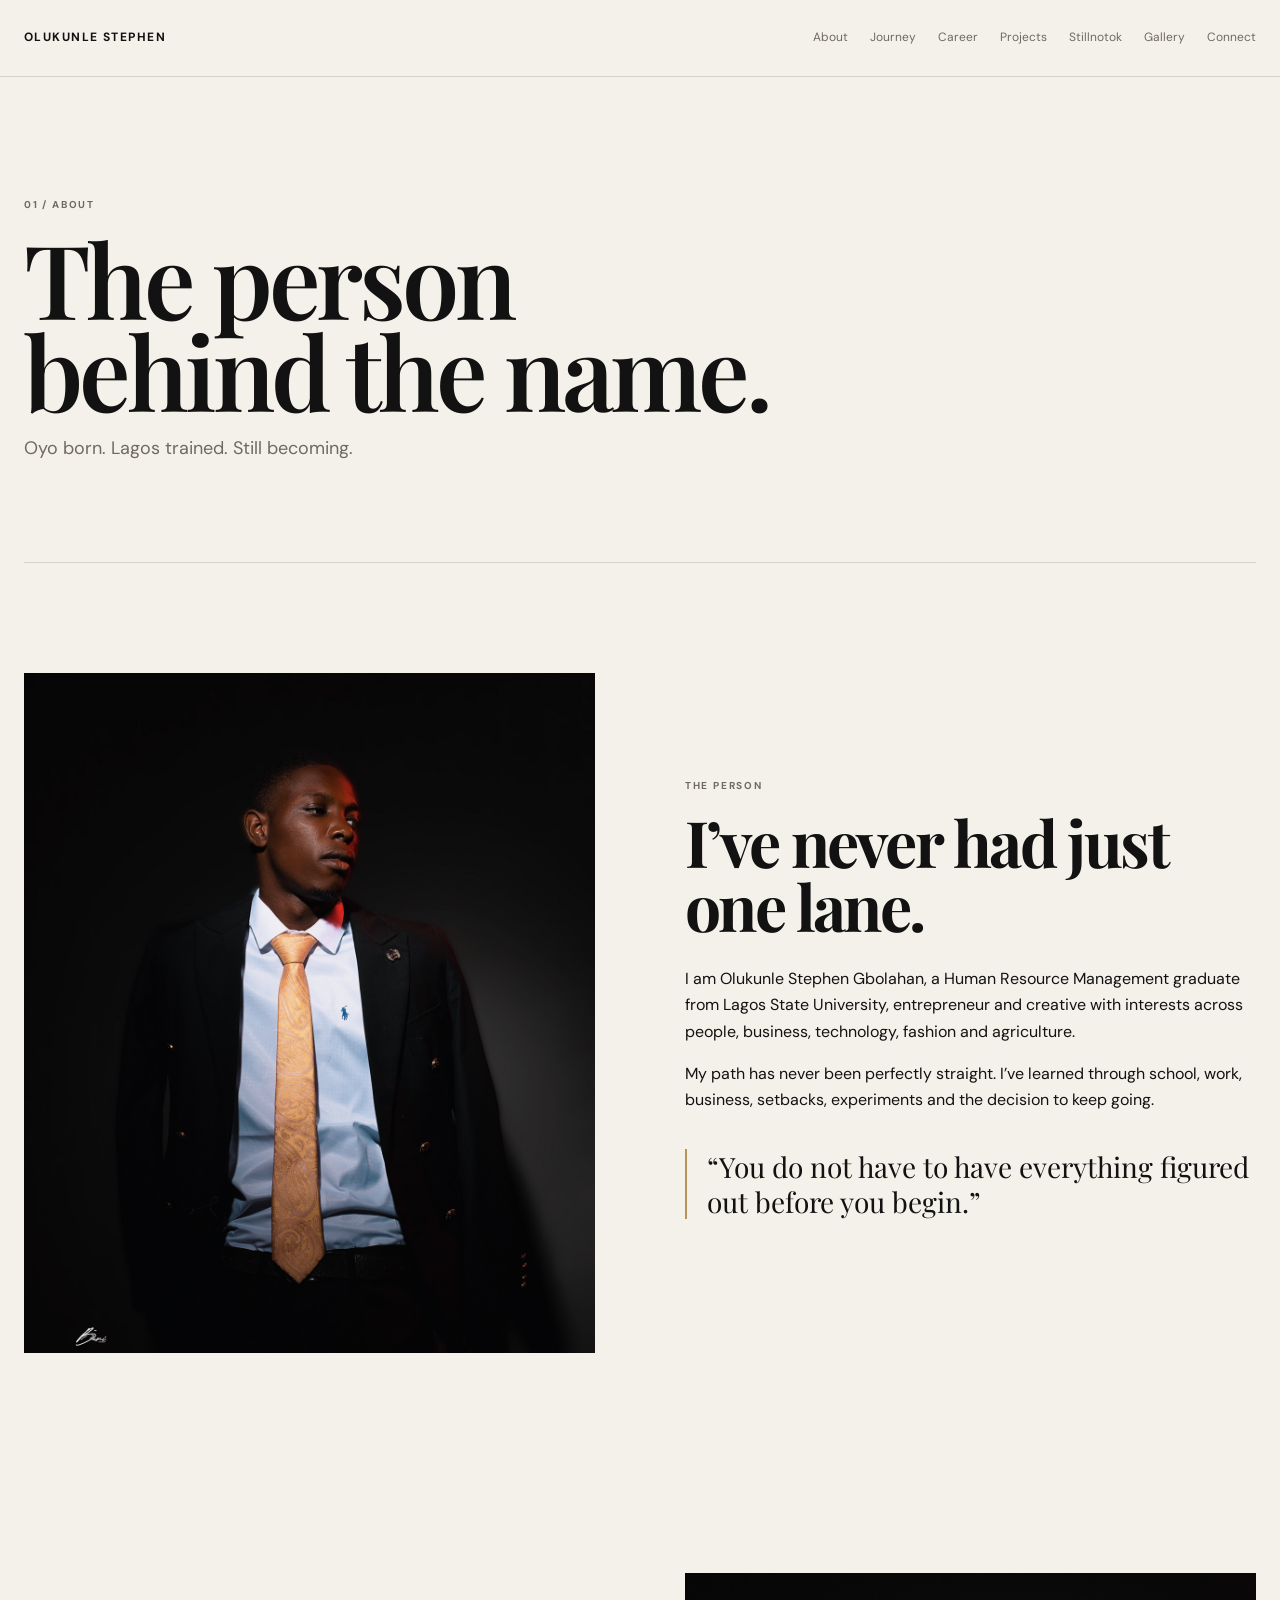
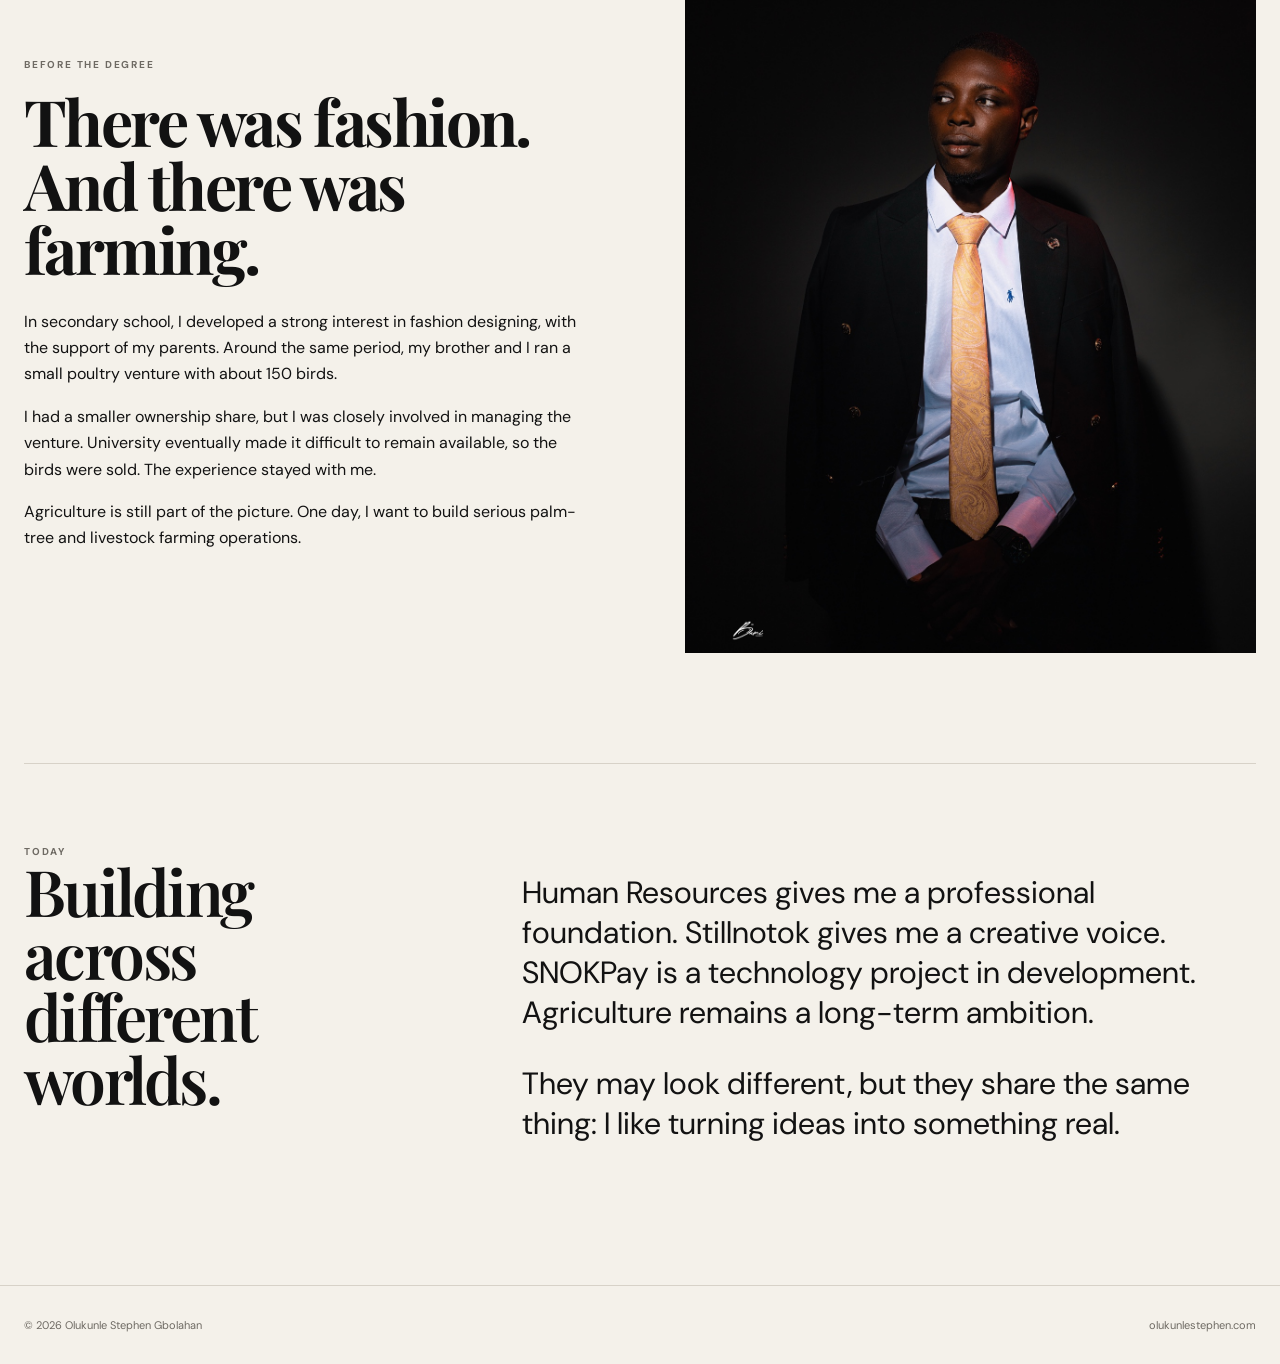
==== commit 3a52d671: "Add files via upload" ====
--- a/about.html
+++ b/about.html
@@ -1,11 +1,5 @@
-<!doctype html>
-<html lang="en"><head><meta charset="utf-8"><meta name="viewport" content="width=device-width, initial-scale=1">
-<title>About Olukunle Stephen Gbolahan | My Story</title><meta name="description" content="The story of Olukunle Stephen Gbolahan — from Oyo to Lagos, education, fashion, poultry farming, Human Resources, entrepreneurship and technology."><meta name="author" content="Olukunle Stephen Gbolahan"><link rel="canonical" href="https://olukunlestephen.com/about.html"><link rel="stylesheet" href="styles.css"></head>
-<body><header class="nav"><div class="wrap navin"><a class="logo" href="index.html">OLUKUNLE STEPHEN</a><nav class="links"><a href="about.html">About</a><a href="journey.html">Journey</a><a href="career.html">Career</a><a href="projects.html">Projects</a><a href="stillnotok.html">Stillnotok</a><a href="gallery.html">Gallery</a><a href="contact.html">Connect</a></nav></div></header>
-<main>
-<section class="pagehead"><div class="wrap"><div class="eyebrow">01 / About</div><h1>Meet Olukunle Stephen.</h1><p>A personal story shaped by curiosity, persistence, creativity and the desire to build.</p></div></section>
-<section class="wrap section two"><div class="copy"><div class="eyebrow">The Person</div><h2>Still becoming.</h2><p>My name is <strong>Olukunle Stephen Gbolahan</strong>. I am a Human Resource Management graduate, entrepreneur and creative from Oyo, Nigeria, with my professional journey shaped in Lagos.</p><p>My story has never been a straight line. I have always been curious about learning, creating and finding ways to turn ideas into something real. Along the way, I have experienced uncertainty, academic struggles and moments when I questioned myself. Those experiences taught me persistence and the importance of continuing even when the path is not completely clear.</p><p>I believe you do not have to have everything figured out before you begin.</p></div><div class="photo"><img src="assets/personal-02.jpeg" alt="Olukunle Stephen Gbolahan"></div></section>
-<section class="wrap section two"><div class="photo"><img src="assets/personal-03.jpeg" alt="Olukunle Stephen Gbolahan portrait"></div><div class="copy"><div class="eyebrow">Where It Started</div><h2>Fashion, farming and learning to build.</h2><p>My interest in building things started early. While I was in secondary school, I discovered a passion for fashion designing. My parents supported that interest and gave me the opportunity to learn and explore the creative side of myself.</p><p>Agriculture has also been part of my journey. Before university, my brother and I had a poultry venture that grew to around 150 birds. Although I had a smaller ownership share, I was closely involved in managing the operation. When university made it difficult for me to remain available, we eventually had to sell the birds.</p><p>The poultry venture ended, but my interest in agriculture did not. I still hope to build agricultural ventures in the future, including a palm-tree farm and a livestock operation.</p></div></section>
-<section class="wrap section two"><div class="copy"><div class="eyebrow">Education</div><h2>Human Resource Management.</h2><p>I studied Human Resource Management at Lagos State University (LASU). University gave me more than an academic qualification; it strengthened my understanding of people, organizations, responsibility and professional life.</p><p>My education also became part of a wider journey. While fashion and agriculture remained interests close to me, I began developing a professional direction in Human Resources and administration.</p></div><div class="photo"><img src="assets/personal-05.jpeg" alt="Olukunle Stephen Gbolahan professional portrait"></div></section>
-<section class="wrap section"><div class="head"><div class="eyebrow">Today</div><h2>Different interests. One direction.</h2></div><div class="grid3"><div class="card"><div class="eyebrow">People</div><h3>Human Resources</h3><p>Building a professional foundation around people, organizations, administration and continuous learning.</p></div><div class="card"><div class="eyebrow">Creation</div><h3>Stillnotok</h3><p>A fashion and lifestyle brand built around authenticity, resilience, self-awareness and growth.</p></div><div class="card"><div class="eyebrow">Technology</div><h3>SNOKPay</h3><p>A technology project in development exploring simpler digital payments and everyday services.</p></div><div class="card"><div class="eyebrow">Agriculture</div><h3>A Future Farm</h3><p>A long-term ambition to return to agriculture through palm-tree and livestock farming.</p></div><div class="card"><div class="eyebrow">Mindset</div><h3>Keep Building</h3><p>I am learning to see every experience as another part of the journey rather than a final destination.</p></div><div class="card"><div class="eyebrow">Vision</div><h3>Still Becoming</h3><p>Professional growth, entrepreneurship and meaningful work remain at the center of the journey.</p></div></div><p class="quote">“Still learning. Still building. Still becoming.”</p></section>
-</main><footer><div class="wrap">© 2026 Olukunle Stephen Gbolahan · olukunlestephen.com</div></footer></body></html>
+<!doctype html><html lang="en"><head><meta charset="utf-8"><meta name="viewport" content="width=device-width,initial-scale=1"><title>About Olukunle Stephen Gbolahan</title><meta name="description" content="Learn about Olukunle Stephen Gbolahan, his background, education, values, fashion, farming and professional journey."><meta name="author" content="Olukunle Stephen Gbolahan"><meta name="robots" content="index,follow,max-image-preview:large"><link rel="canonical" href="https://olukunlestephen.com/about.html"><link rel="stylesheet" href="styles.css"></head><body><header class="nav"><div class="wrap navin"><a class="logo" href="index.html">OLUKUNLE STEPHEN</a><nav class="links"><a href="about.html">About</a><a href="journey.html">Journey</a><a href="career.html">Career</a><a href="projects.html">Projects</a><a href="stillnotok.html">Stillnotok</a><a href="gallery.html">Gallery</a><a href="contact.html">Connect</a></nav></div></header><main>
+<section class="wrap pagehead"><div class="eyebrow">01 / About</div><h1>The person<br>behind the name.</h1><p>Oyo born. Lagos trained. Still becoming.</p></section>
+<section class="wrap section split"><div class="visual"><img src="assets/personal-02.jpeg" alt="Olukunle Stephen"></div><div class="copy"><div class="eyebrow">The person</div><h2>I’ve never had just one lane.</h2><p>I am Olukunle Stephen Gbolahan, a Human Resource Management graduate from Lagos State University, entrepreneur and creative with interests across people, business, technology, fashion and agriculture.</p><p>My path has never been perfectly straight. I’ve learned through school, work, business, setbacks, experiments and the decision to keep going.</p><p class="quote">“You do not have to have everything figured out before you begin.”</p></div></section>
+<section class="wrap section split"><div class="copy"><div class="eyebrow">Before the degree</div><h2>There was fashion. And there was farming.</h2><p>In secondary school, I developed a strong interest in fashion designing, with the support of my parents. Around the same period, my brother and I ran a small poultry venture with about 150 birds.</p><p>I had a smaller ownership share, but I was closely involved in managing the venture. University eventually made it difficult to remain available, so the birds were sold. The experience stayed with me.</p><p>Agriculture is still part of the picture. One day, I want to build serious palm-tree and livestock farming operations.</p></div><div class="visual"><img src="assets/personal-03.jpeg" alt="Olukunle Stephen"></div></section>
+<section class="wrap section intro"><div><div class="eyebrow">Today</div><h2>Building across different worlds.</h2></div><div class="bigcopy"><p>Human Resources gives me a professional foundation. Stillnotok gives me a creative voice. SNOKPay is a technology project in development. Agriculture remains a long-term ambition.</p><p>They may look different, but they share the same thing: I like turning ideas into something real.</p></div></section></main><footer><div class="wrap footerin"><span>© 2026 Olukunle Stephen Gbolahan</span><span>olukunlestephen.com</span></div></footer></body></html>
--- a/styles.css
+++ b/styles.css
@@ -1 +1,15 @@
-*{box-sizing:border-box}body{margin:0;background:#090909;color:#f4f2ed;font-family:Arial,Helvetica,sans-serif;line-height:1.65}a{color:inherit;text-decoration:none}img{width:100%;height:100%;object-fit:cover;display:block}.wrap{width:min(92%,1180px);margin:auto}.nav{position:sticky;top:0;z-index:10;background:#090909ee;border-bottom:1px solid #292929}.navin{min-height:72px;display:flex;align-items:center;justify-content:space-between;gap:18px}.logo{font-weight:800;letter-spacing:.12em;font-size:.82rem}.links{display:flex;gap:16px;flex-wrap:wrap;font-size:.82rem}.links a:hover{color:#cbb88a}.hero{min-height:82vh;display:grid;grid-template-columns:1fr 1fr;gap:40px;align-items:center;padding:65px 0}.heroimg{height:650px}.eyebrow{text-transform:uppercase;letter-spacing:.2em;color:#cbb88a;font-size:.7rem;font-weight:700}h1{font-size:clamp(3.2rem,8vw,7rem);line-height:.95;letter-spacing:-.05em;margin:18px 0}h2{font-size:clamp(2rem,4vw,3.5rem);line-height:1.05}.lead{color:#aaa8a2;font-size:1.12rem;max-width:650px}.actions{display:flex;gap:12px;flex-wrap:wrap;margin-top:28px}.btn{border:1px solid #333;padding:12px 18px;border-radius:999px}.primary{background:#f4f2ed;color:#090909}.section{padding:75px 0}.head{display:flex;justify-content:space-between;gap:25px;align-items:end;margin-bottom:28px}.head p{color:#aaa8a2;max-width:560px}.grid3{display:grid;grid-template-columns:repeat(3,1fr);gap:16px}.card{background:#111112;border:1px solid #292929;padding:26px;min-height:190px}.card p,.copy p{color:#aaa8a2}.arrow{color:#cbb88a;font-weight:bold}.pagehead{padding:85px 0 45px;border-bottom:1px solid #292929}.pagehead p{color:#aaa8a2;max-width:750px;font-size:1.1rem}.two{display:grid;grid-template-columns:1fr 1fr;gap:30px;align-items:center}.photo{height:620px}.quote{border-left:2px solid #cbb88a;padding-left:20px;color:#ddd;font-size:1.35rem}.timeline{border-left:1px solid #292929;padding-left:25px}.step{margin-bottom:34px}.year{color:#cbb88a;text-transform:uppercase;letter-spacing:.16em;font-size:.72rem}.imagegrid{display:grid;grid-template-columns:repeat(3,1fr);gap:12px}.tile{height:420px}.tile.tall{height:550px}.socials{display:grid;grid-template-columns:1fr 1fr;gap:14px}.social{background:#111112;border:1px solid #292929;padding:22px}.social small{display:block;color:#aaa8a2;margin-bottom:4px}.social:hover{border-color:#cbb88a}footer{border-top:1px solid #292929;padding:35px 0;color:#aaa8a2;font-size:.85rem}@media(max-width:800px){.links{font-size:.7rem;gap:8px}.hero,.two{grid-template-columns:1fr}.heroimg{height:520px}.grid3,.imagegrid,.socials{grid-template-columns:1fr}.tile,.tile.tall{height:500px}.section{padding:55px 0}}+
+@import url('https://fonts.googleapis.com/css2?family=DM+Sans:wght@400;500;600;700&family=Playfair+Display:wght@500;600;700&display=swap');
+:root{--bg:#f4f1ea;--ink:#121212;--muted:#6e6a63;--line:#d7d2c8;--accent:#b8945b;--max:1240px}
+*{box-sizing:border-box}html{scroll-behavior:smooth}body{margin:0;background:var(--bg);color:var(--ink);font-family:"DM Sans",sans-serif;line-height:1.65}a{color:inherit;text-decoration:none}img{width:100%;height:100%;object-fit:cover;display:block}.wrap{width:min(calc(100% - 48px),var(--max));margin:auto}
+.nav{position:sticky;top:0;z-index:20;background:rgba(244,241,234,.9);backdrop-filter:blur(14px);border-bottom:1px solid var(--line)}.navin{min-height:76px;display:flex;align-items:center;justify-content:space-between;gap:24px}.logo{font-weight:700;letter-spacing:.12em;font-size:12px}.links{display:flex;gap:22px;flex-wrap:wrap;justify-content:flex-end}.links a{font-size:12px;color:var(--muted);transition:.2s}.links a:hover{color:var(--ink)}
+.hero{min-height:calc(100vh - 77px);display:grid;grid-template-columns:1fr .78fr;gap:8vw;align-items:center;padding:72px 0}.eyebrow{font-size:10px;letter-spacing:.18em;text-transform:uppercase;color:var(--muted);font-weight:700}.hero h1{font-family:"Playfair Display",serif;font-size:clamp(64px,9vw,132px);line-height:.83;letter-spacing:-.055em;margin:24px 0 32px;font-weight:600}.lead{font-size:clamp(18px,2vw,25px);line-height:1.35;max-width:650px}.heroimg{height:min(75vh,760px);min-height:480px}.actions{display:flex;gap:12px;flex-wrap:wrap;margin-top:34px}.btn{border:1px solid var(--ink);padding:12px 18px;font-size:12px;font-weight:700;display:inline-block}.btn.primary{background:var(--ink);color:var(--bg)}
+.section{padding:110px 0}.intro{display:grid;grid-template-columns:.7fr 1.3fr;gap:8vw;border-top:1px solid var(--line);padding-top:80px}.intro h2,.pagehead h1{font-family:"Playfair Display",serif;font-weight:600;letter-spacing:-.04em}.intro h2{font-size:clamp(40px,5vw,74px);line-height:.98;margin:0}.bigcopy{font-size:clamp(21px,2.4vw,34px);line-height:1.3;max-width:760px}.manifesto{padding:130px 0;text-align:center}.manifesto h2{font-family:"Playfair Display",serif;font-size:clamp(44px,7vw,96px);line-height:1;letter-spacing:-.05em;max-width:1050px;margin:20px auto}
+.pagehead{padding:120px 0 80px;border-bottom:1px solid var(--line)}.pagehead h1{font-size:clamp(54px,8vw,110px);line-height:.9;margin:18px 0}.pagehead p{font-size:18px;color:var(--muted);max-width:650px}
+.split{display:grid;grid-template-columns:1fr 1fr;gap:7vw;align-items:center}.visual{height:680px}.copy h2{font-family:"Playfair Display",serif;font-size:clamp(38px,5vw,68px);line-height:1;margin:15px 0 28px;letter-spacing:-.04em}.copy p{max-width:650px}.quote{font-family:"Playfair Display",serif;font-size:28px;line-height:1.25;border-left:2px solid var(--accent);padding-left:20px;margin-top:35px}
+.story{display:grid;grid-template-columns:120px 1fr;gap:30px;padding:38px 0;border-top:1px solid var(--line)}.story:last-child{border-bottom:1px solid var(--line)}.story .num{font-size:12px;color:var(--muted);letter-spacing:.15em}.story h2{font-family:"Playfair Display",serif;font-size:clamp(30px,4vw,54px);line-height:1;margin:0 0 12px}.story p{max-width:720px;color:#4e4a44}
+.work{display:grid;grid-template-columns:1fr 1fr;gap:2px}.work a{position:relative;min-height:620px;overflow:hidden;background:#ddd}.work .photo{position:absolute;inset:0}.work .overlay{position:absolute;inset:auto 0 0;padding:34px;background:linear-gradient(transparent,rgba(0,0,0,.8));color:white}.overlay h2{font-family:"Playfair Display",serif;font-size:48px;margin:0}.overlay p{margin:5px 0 0;max-width:500px}
+.gallery{columns:3 280px;column-gap:12px}.gallery .tile{height:430px;margin-bottom:12px;break-inside:avoid;overflow:hidden}.gallery .tile.tall{height:600px}.gallery img{transition:transform .5s}.gallery .tile:hover img{transform:scale(1.035)}
+.socials{display:grid;grid-template-columns:1fr 1fr;border-top:1px solid var(--line)}.social{padding:42px 24px;border-bottom:1px solid var(--line);transition:.25s}.social:nth-child(odd){border-right:1px solid var(--line)}.social:hover{background:#ebe6dc}.social small{display:block;color:var(--muted);text-transform:uppercase;letter-spacing:.12em;font-size:9px}.social strong{display:block;font-family:"Playfair Display",serif;font-size:clamp(26px,4vw,50px);margin-top:8px}
+footer{border-top:1px solid var(--line);padding:30px 0;color:var(--muted);font-size:11px;display:flex}.footerin{display:flex;justify-content:space-between;gap:20px}
+@media(max-width:800px){.wrap{width:min(calc(100% - 30px),var(--max))}.links{display:none}.hero{grid-template-columns:1fr;padding:55px 0}.hero h1{font-size:70px}.heroimg{height:520px;min-height:0}.section{padding:75px 0}.intro,.split{grid-template-columns:1fr;gap:40px}.visual{height:520px}.story{grid-template-columns:55px 1fr}.work{grid-template-columns:1fr}.work a{min-height:520px}.socials{grid-template-columns:1fr}.social:nth-child(odd){border-right:0}.pagehead{padding:80px 0 55px}.footerin{flex-direction:column}}
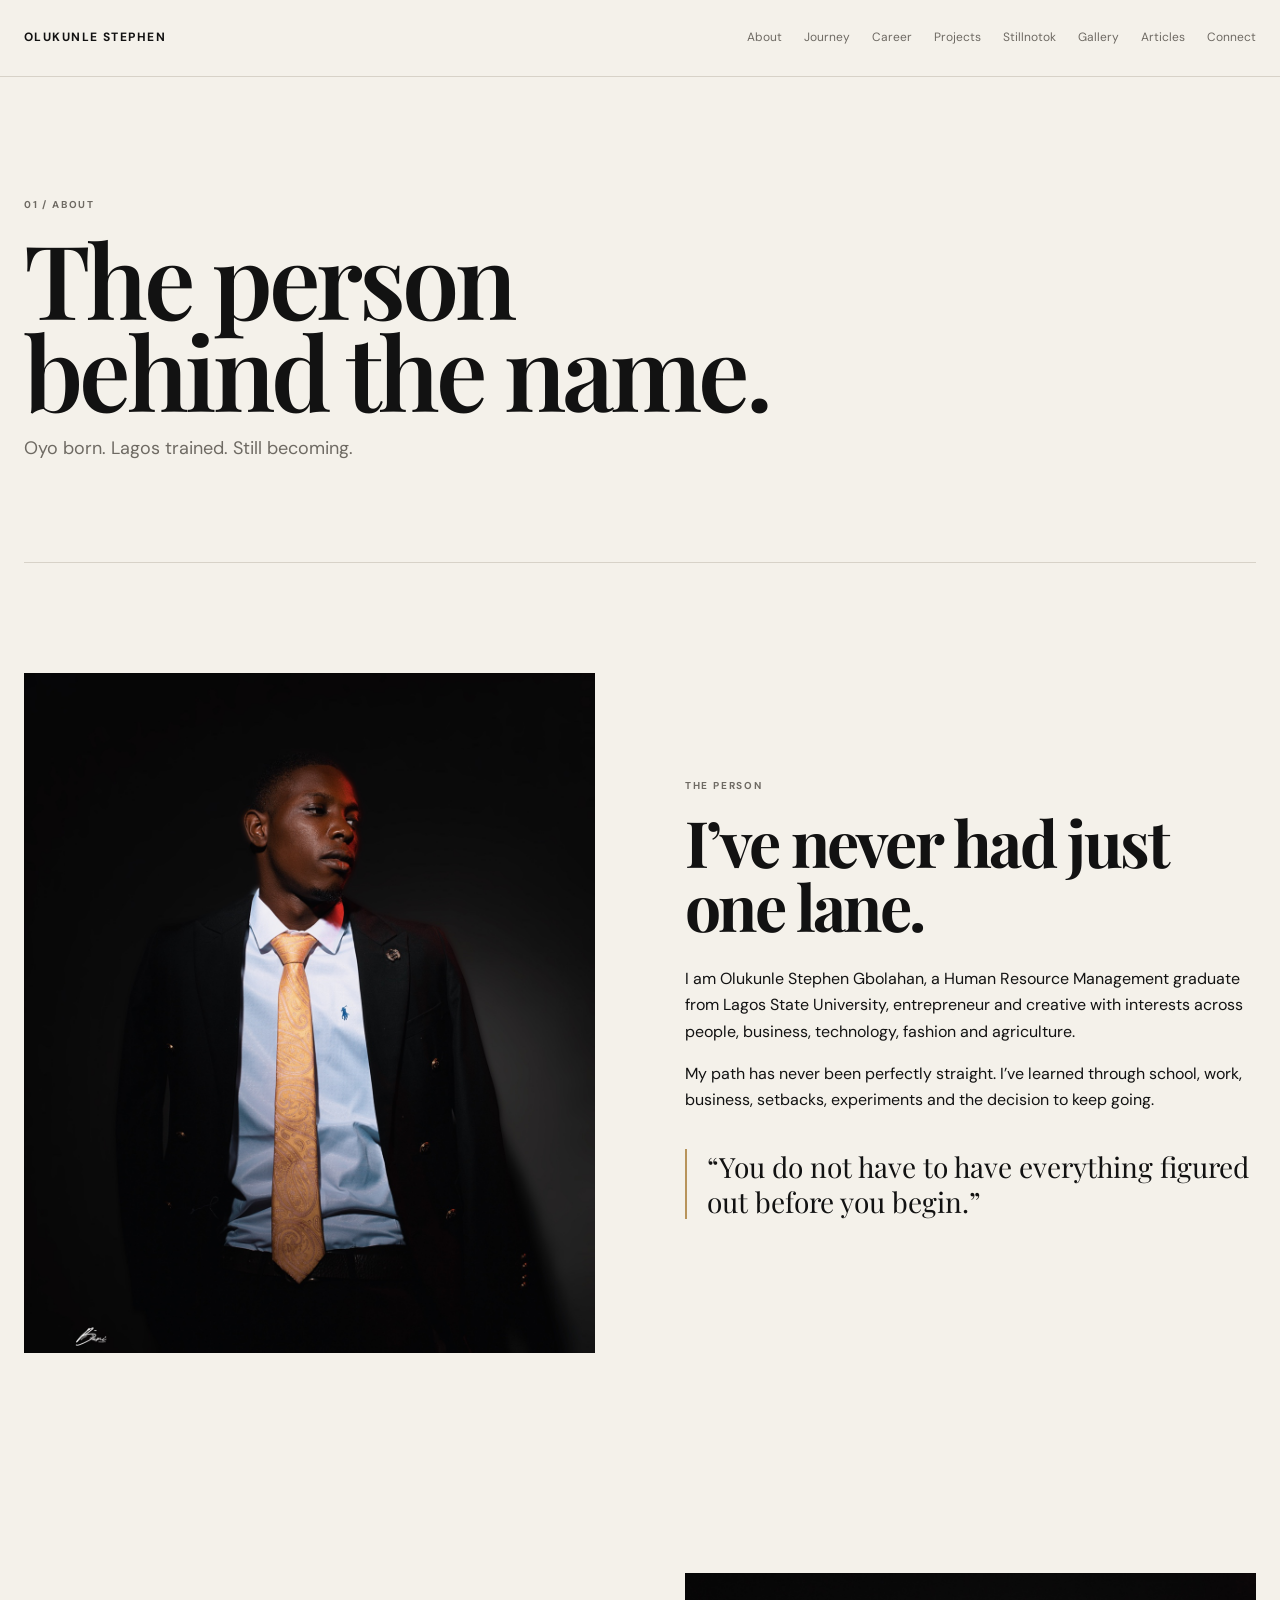
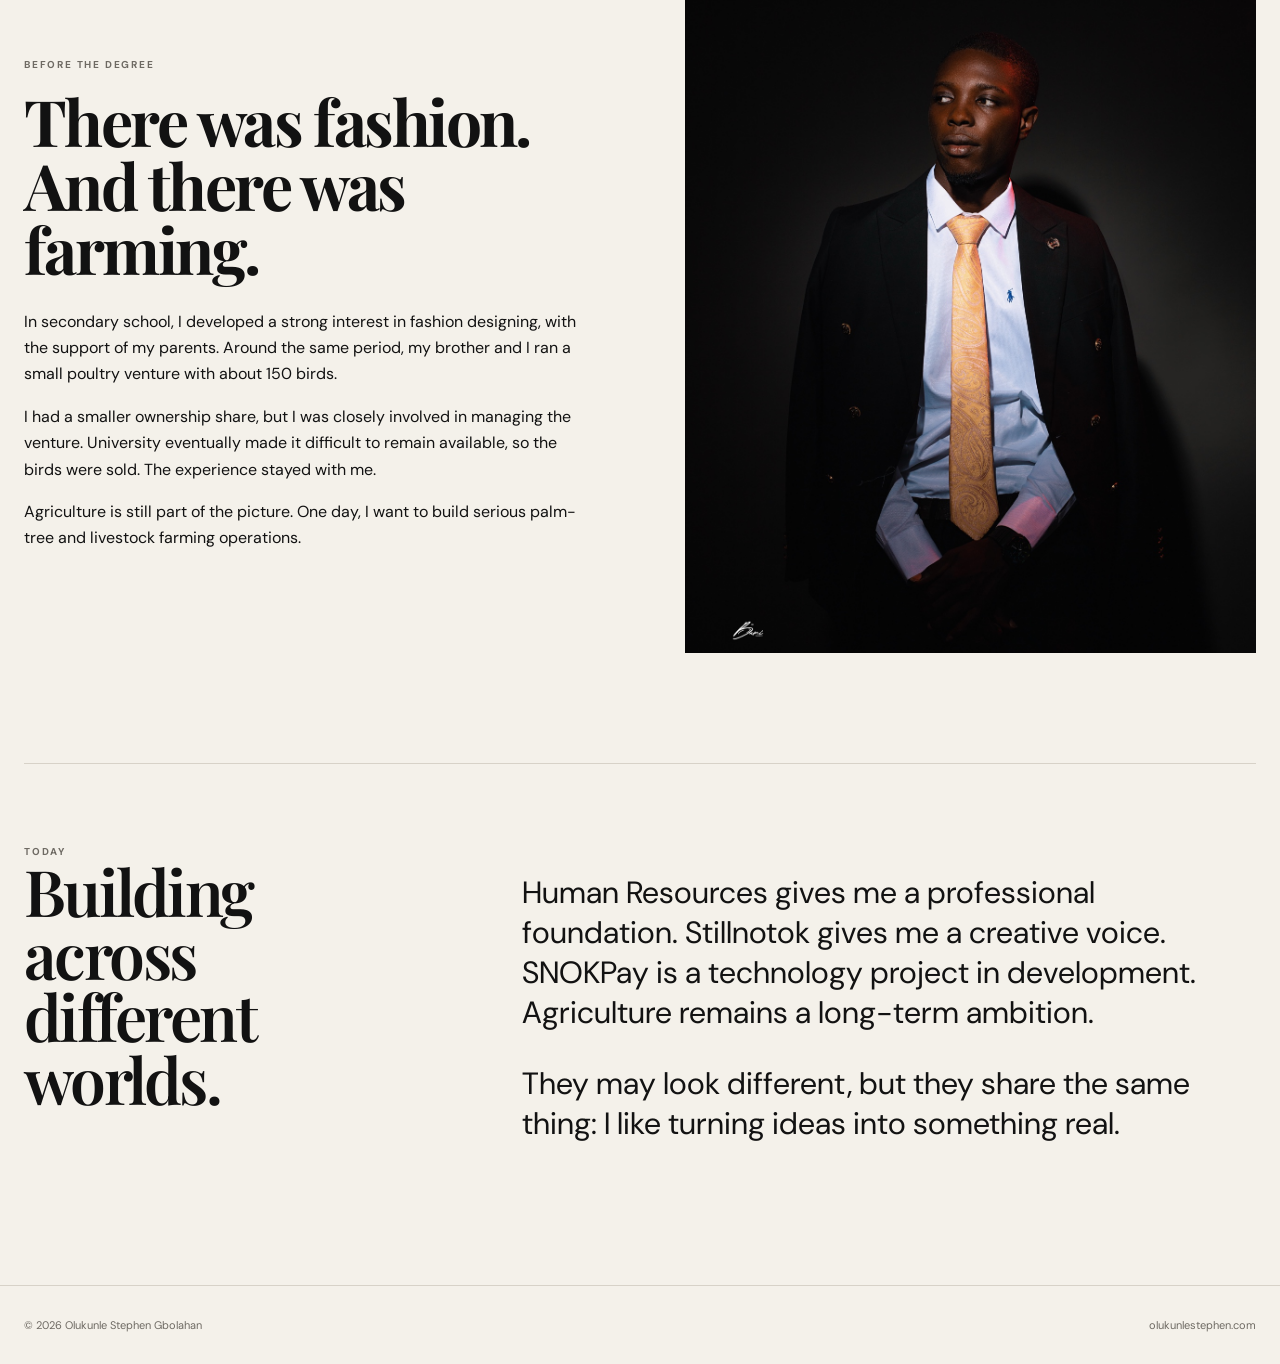
==== commit c1baa9ad: "Add files via upload" ====
--- a/about.html
+++ b/about.html
@@ -1,4 +1,4 @@
-<!doctype html><html lang="en"><head><meta charset="utf-8"><meta name="viewport" content="width=device-width,initial-scale=1"><title>About Olukunle Stephen Gbolahan</title><meta name="description" content="Learn about Olukunle Stephen Gbolahan, his background, education, values, fashion, farming and professional journey."><meta name="author" content="Olukunle Stephen Gbolahan"><meta name="robots" content="index,follow,max-image-preview:large"><link rel="canonical" href="https://olukunlestephen.com/about.html"><link rel="stylesheet" href="styles.css"></head><body><header class="nav"><div class="wrap navin"><a class="logo" href="index.html">OLUKUNLE STEPHEN</a><nav class="links"><a href="about.html">About</a><a href="journey.html">Journey</a><a href="career.html">Career</a><a href="projects.html">Projects</a><a href="stillnotok.html">Stillnotok</a><a href="gallery.html">Gallery</a><a href="contact.html">Connect</a></nav></div></header><main>
+<!doctype html><html lang="en"><head><meta charset="utf-8"><meta name="viewport" content="width=device-width,initial-scale=1"><title>About Olukunle Stephen Gbolahan</title><meta name="description" content="Learn about Olukunle Stephen Gbolahan, his background, education, values, fashion, farming and professional journey."><meta name="author" content="Olukunle Stephen Gbolahan"><meta name="robots" content="index,follow,max-image-preview:large"><link rel="canonical" href="https://olukunlestephen.com/about.html"><link rel="stylesheet" href="styles.css"></head><body><header class="nav"><div class="wrap navin"><a class="logo" href="index.html">OLUKUNLE STEPHEN</a><nav class="links"><a href="about.html">About</a><a href="journey.html">Journey</a><a href="career.html">Career</a><a href="projects.html">Projects</a><a href="stillnotok.html">Stillnotok</a><a href="gallery.html">Gallery</a><a href="articles.html">Articles</a><a href="contact.html">Connect</a></nav></div></header><main>
 <section class="wrap pagehead"><div class="eyebrow">01 / About</div><h1>The person<br>behind the name.</h1><p>Oyo born. Lagos trained. Still becoming.</p></section>
 <section class="wrap section split"><div class="visual"><img src="assets/personal-02.jpeg" alt="Olukunle Stephen"></div><div class="copy"><div class="eyebrow">The person</div><h2>I’ve never had just one lane.</h2><p>I am Olukunle Stephen Gbolahan, a Human Resource Management graduate from Lagos State University, entrepreneur and creative with interests across people, business, technology, fashion and agriculture.</p><p>My path has never been perfectly straight. I’ve learned through school, work, business, setbacks, experiments and the decision to keep going.</p><p class="quote">“You do not have to have everything figured out before you begin.”</p></div></section>
 <section class="wrap section split"><div class="copy"><div class="eyebrow">Before the degree</div><h2>There was fashion. And there was farming.</h2><p>In secondary school, I developed a strong interest in fashion designing, with the support of my parents. Around the same period, my brother and I ran a small poultry venture with about 150 birds.</p><p>I had a smaller ownership share, but I was closely involved in managing the venture. University eventually made it difficult to remain available, so the birds were sold. The experience stayed with me.</p><p>Agriculture is still part of the picture. One day, I want to build serious palm-tree and livestock farming operations.</p></div><div class="visual"><img src="assets/personal-03.jpeg" alt="Olukunle Stephen"></div></section>
--- a/styles.css
+++ b/styles.css
@@ -13,3 +13,5 @@
 .socials{display:grid;grid-template-columns:1fr 1fr;border-top:1px solid var(--line)}.social{padding:42px 24px;border-bottom:1px solid var(--line);transition:.25s}.social:nth-child(odd){border-right:1px solid var(--line)}.social:hover{background:#ebe6dc}.social small{display:block;color:var(--muted);text-transform:uppercase;letter-spacing:.12em;font-size:9px}.social strong{display:block;font-family:"Playfair Display",serif;font-size:clamp(26px,4vw,50px);margin-top:8px}
 footer{border-top:1px solid var(--line);padding:30px 0;color:var(--muted);font-size:11px;display:flex}.footerin{display:flex;justify-content:space-between;gap:20px}
 @media(max-width:800px){.wrap{width:min(calc(100% - 30px),var(--max))}.links{display:none}.hero{grid-template-columns:1fr;padding:55px 0}.hero h1{font-size:70px}.heroimg{height:520px;min-height:0}.section{padding:75px 0}.intro,.split{grid-template-columns:1fr;gap:40px}.visual{height:520px}.story{grid-template-columns:55px 1fr}.work{grid-template-columns:1fr}.work a{min-height:520px}.socials{grid-template-columns:1fr}.social:nth-child(odd){border-right:0}.pagehead{padding:80px 0 55px}.footerin{flex-direction:column}}
+
+.journal-card{display:block;border-top:1px solid #d8d2c8;border-bottom:1px solid #d8d2c8;padding:34px 0;color:inherit;text-decoration:none;transition:padding .25s ease}.journal-card:hover{padding-left:18px}.journal-card h3{font-family:"Playfair Display",Georgia,serif;font-size:clamp(1.8rem,4vw,3.2rem);line-height:1.05;max-width:850px;margin:8px 0 14px}.journal-card p{max-width:650px;color:#666}.journal-card .arrow{display:inline-block;margin-top:8px}
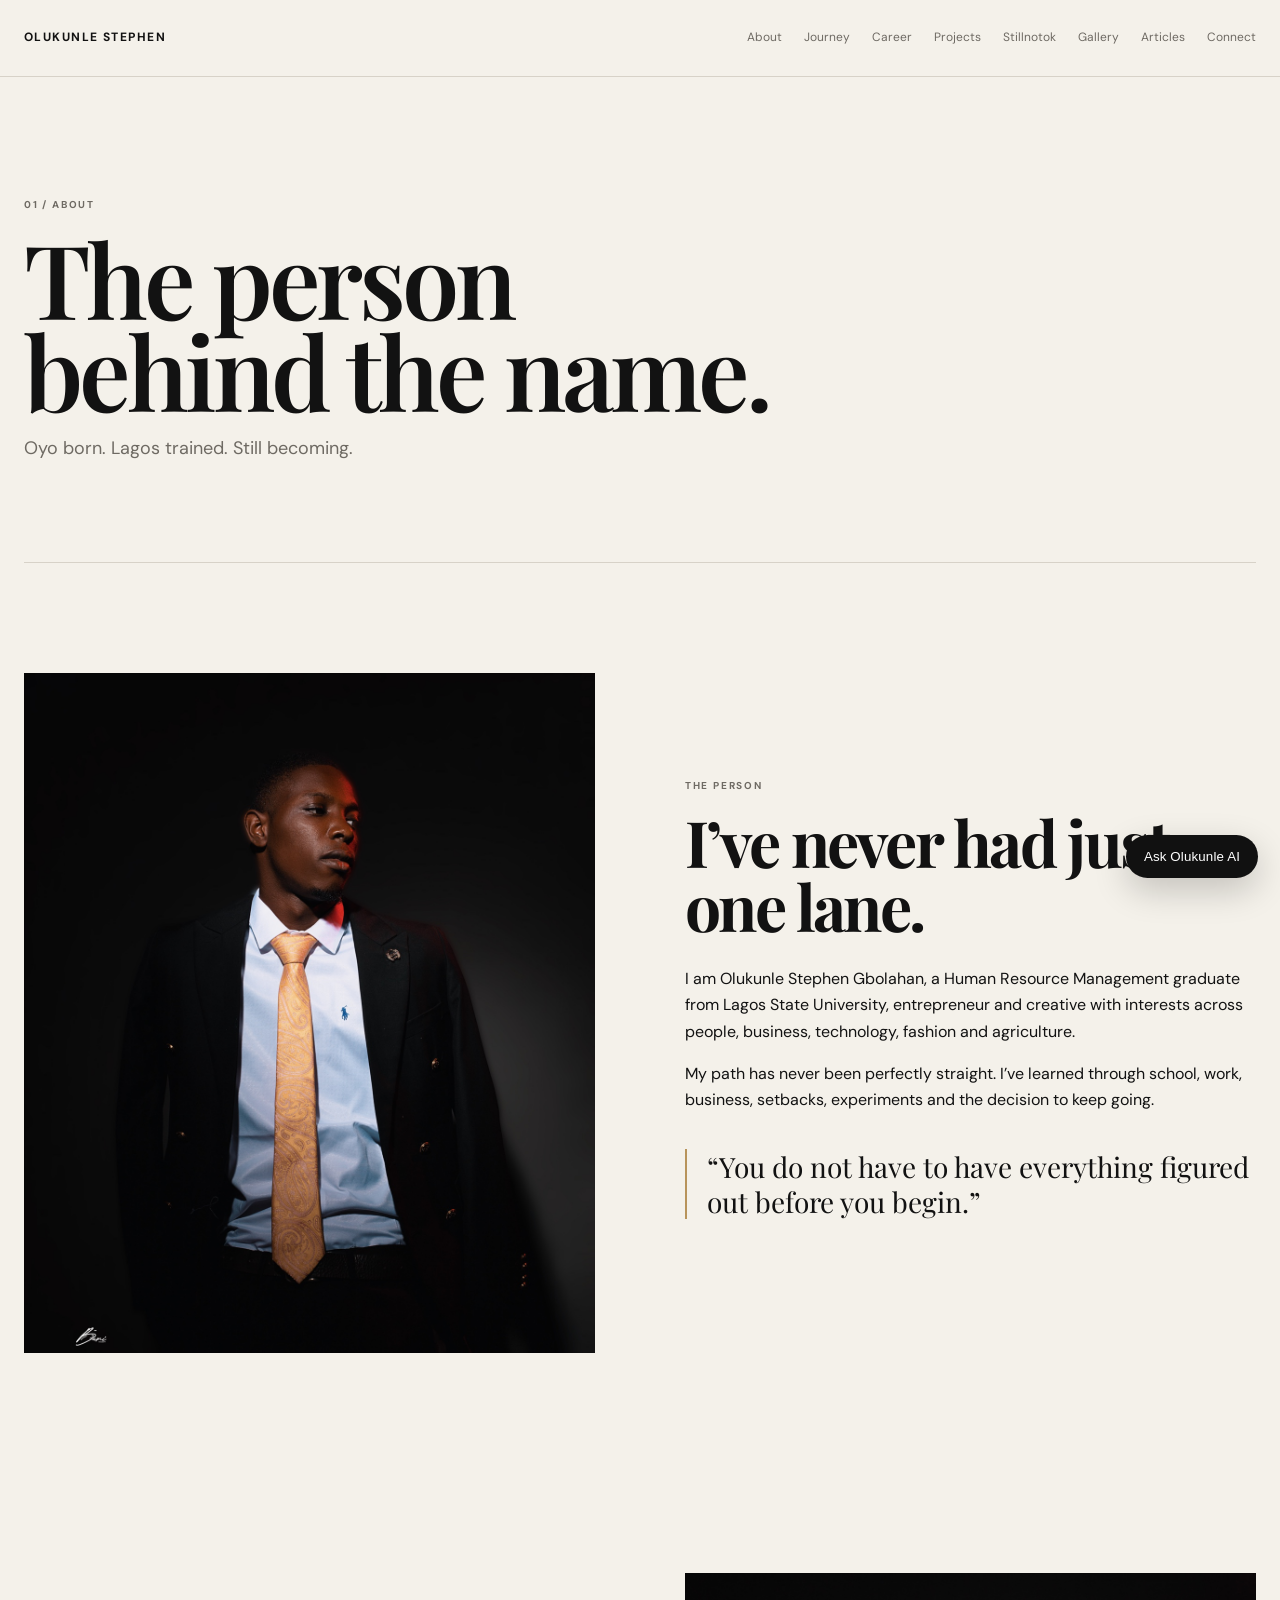
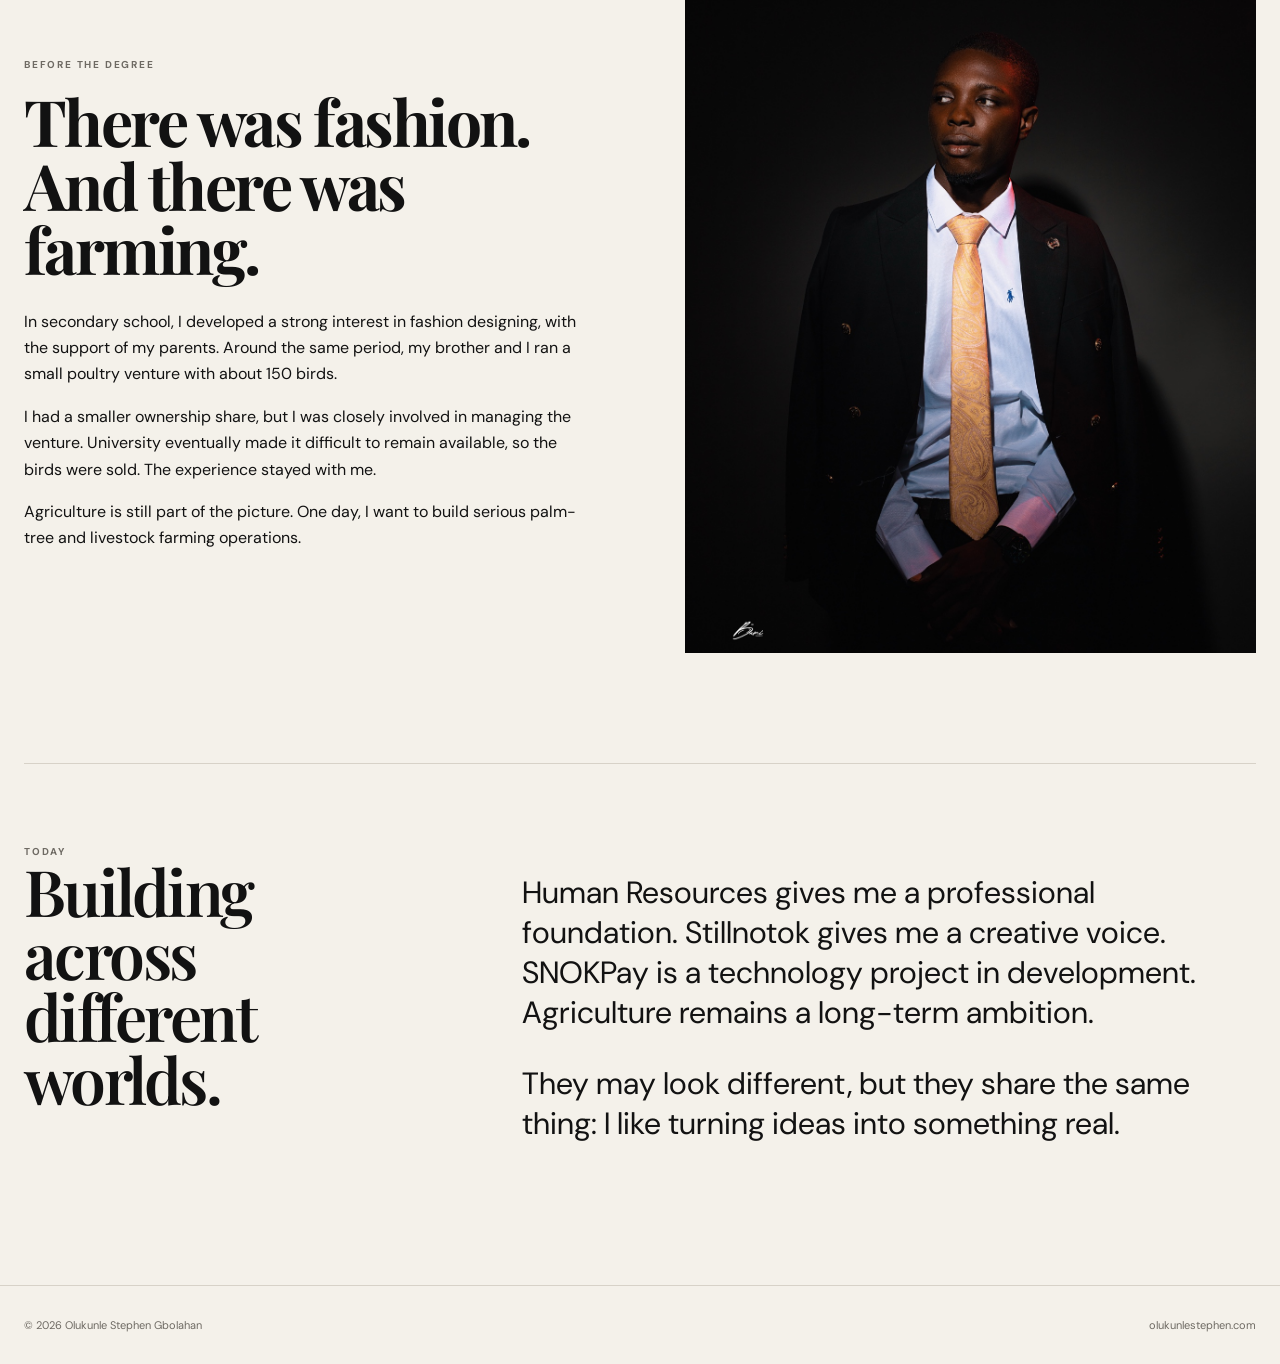
==== commit ea63a9d1: "Add files via upload" ====
--- a/about.html
+++ b/about.html
@@ -2,4 +2,9 @@
 <section class="wrap pagehead"><div class="eyebrow">01 / About</div><h1>The person<br>behind the name.</h1><p>Oyo born. Lagos trained. Still becoming.</p></section>
 <section class="wrap section split"><div class="visual"><img src="assets/personal-02.jpeg" alt="Olukunle Stephen"></div><div class="copy"><div class="eyebrow">The person</div><h2>I’ve never had just one lane.</h2><p>I am Olukunle Stephen Gbolahan, a Human Resource Management graduate from Lagos State University, entrepreneur and creative with interests across people, business, technology, fashion and agriculture.</p><p>My path has never been perfectly straight. I’ve learned through school, work, business, setbacks, experiments and the decision to keep going.</p><p class="quote">“You do not have to have everything figured out before you begin.”</p></div></section>
 <section class="wrap section split"><div class="copy"><div class="eyebrow">Before the degree</div><h2>There was fashion. And there was farming.</h2><p>In secondary school, I developed a strong interest in fashion designing, with the support of my parents. Around the same period, my brother and I ran a small poultry venture with about 150 birds.</p><p>I had a smaller ownership share, but I was closely involved in managing the venture. University eventually made it difficult to remain available, so the birds were sold. The experience stayed with me.</p><p>Agriculture is still part of the picture. One day, I want to build serious palm-tree and livestock farming operations.</p></div><div class="visual"><img src="assets/personal-03.jpeg" alt="Olukunle Stephen"></div></section>
-<section class="wrap section intro"><div><div class="eyebrow">Today</div><h2>Building across different worlds.</h2></div><div class="bigcopy"><p>Human Resources gives me a professional foundation. Stillnotok gives me a creative voice. SNOKPay is a technology project in development. Agriculture remains a long-term ambition.</p><p>They may look different, but they share the same thing: I like turning ideas into something real.</p></div></section></main><footer><div class="wrap footerin"><span>© 2026 Olukunle Stephen Gbolahan</span><span>olukunlestephen.com</span></div></footer></body></html>+<section class="wrap section intro"><div><div class="eyebrow">Today</div><h2>Building across different worlds.</h2></div><div class="bigcopy"><p>Human Resources gives me a professional foundation. Stillnotok gives me a creative voice. SNOKPay is a technology project in development. Agriculture remains a long-term ambition.</p><p>They may look different, but they share the same thing: I like turning ideas into something real.</p></div></section></main><footer><div class="wrap footerin"><span>© 2026 Olukunle Stephen Gbolahan</span><span>olukunlestephen.com</span></div></footer>
+<!-- Ask Olukunle AI -->
+<div id="ask-ai-root" aria-live="polite"></div>
+<script src="ask-ai.js" defer></script>
+
+</body></html>
--- a/styles.css
+++ b/styles.css
@@ -15,3 +15,6 @@
 @media(max-width:800px){.wrap{width:min(calc(100% - 30px),var(--max))}.links{display:none}.hero{grid-template-columns:1fr;padding:55px 0}.hero h1{font-size:70px}.heroimg{height:520px;min-height:0}.section{padding:75px 0}.intro,.split{grid-template-columns:1fr;gap:40px}.visual{height:520px}.story{grid-template-columns:55px 1fr}.work{grid-template-columns:1fr}.work a{min-height:520px}.socials{grid-template-columns:1fr}.social:nth-child(odd){border-right:0}.pagehead{padding:80px 0 55px}.footerin{flex-direction:column}}
 
 .journal-card{display:block;border-top:1px solid #d8d2c8;border-bottom:1px solid #d8d2c8;padding:34px 0;color:inherit;text-decoration:none;transition:padding .25s ease}.journal-card:hover{padding-left:18px}.journal-card h3{font-family:"Playfair Display",Georgia,serif;font-size:clamp(1.8rem,4vw,3.2rem);line-height:1.05;max-width:850px;margin:8px 0 14px}.journal-card p{max-width:650px;color:#666}.journal-card .arrow{display:inline-block;margin-top:8px}
+
+
+.article-art{min-height:320px;background:#111;color:#f5f1e8;display:flex;align-items:flex-end;padding:32px;font-size:clamp(28px,5vw,58px);font-weight:800;line-height:.9;letter-spacing:-.04em}.article-art div{max-width:6ch}.article{max-width:820px}.article-meta{display:flex;justify-content:space-between;gap:20px;border-bottom:1px solid rgba(0,0,0,.15);padding-bottom:18px;margin-bottom:36px;font-size:13px;letter-spacing:.04em}.article h2{margin-top:64px}.article h3{margin-top:34px}.article li{margin:.6em 0}.note{margin:32px 0;padding:22px;border-left:3px solid #111;background:#f4f0e8}.authorbox{margin-top:64px;padding-top:28px;border-top:1px solid rgba(0,0,0,.15)}
